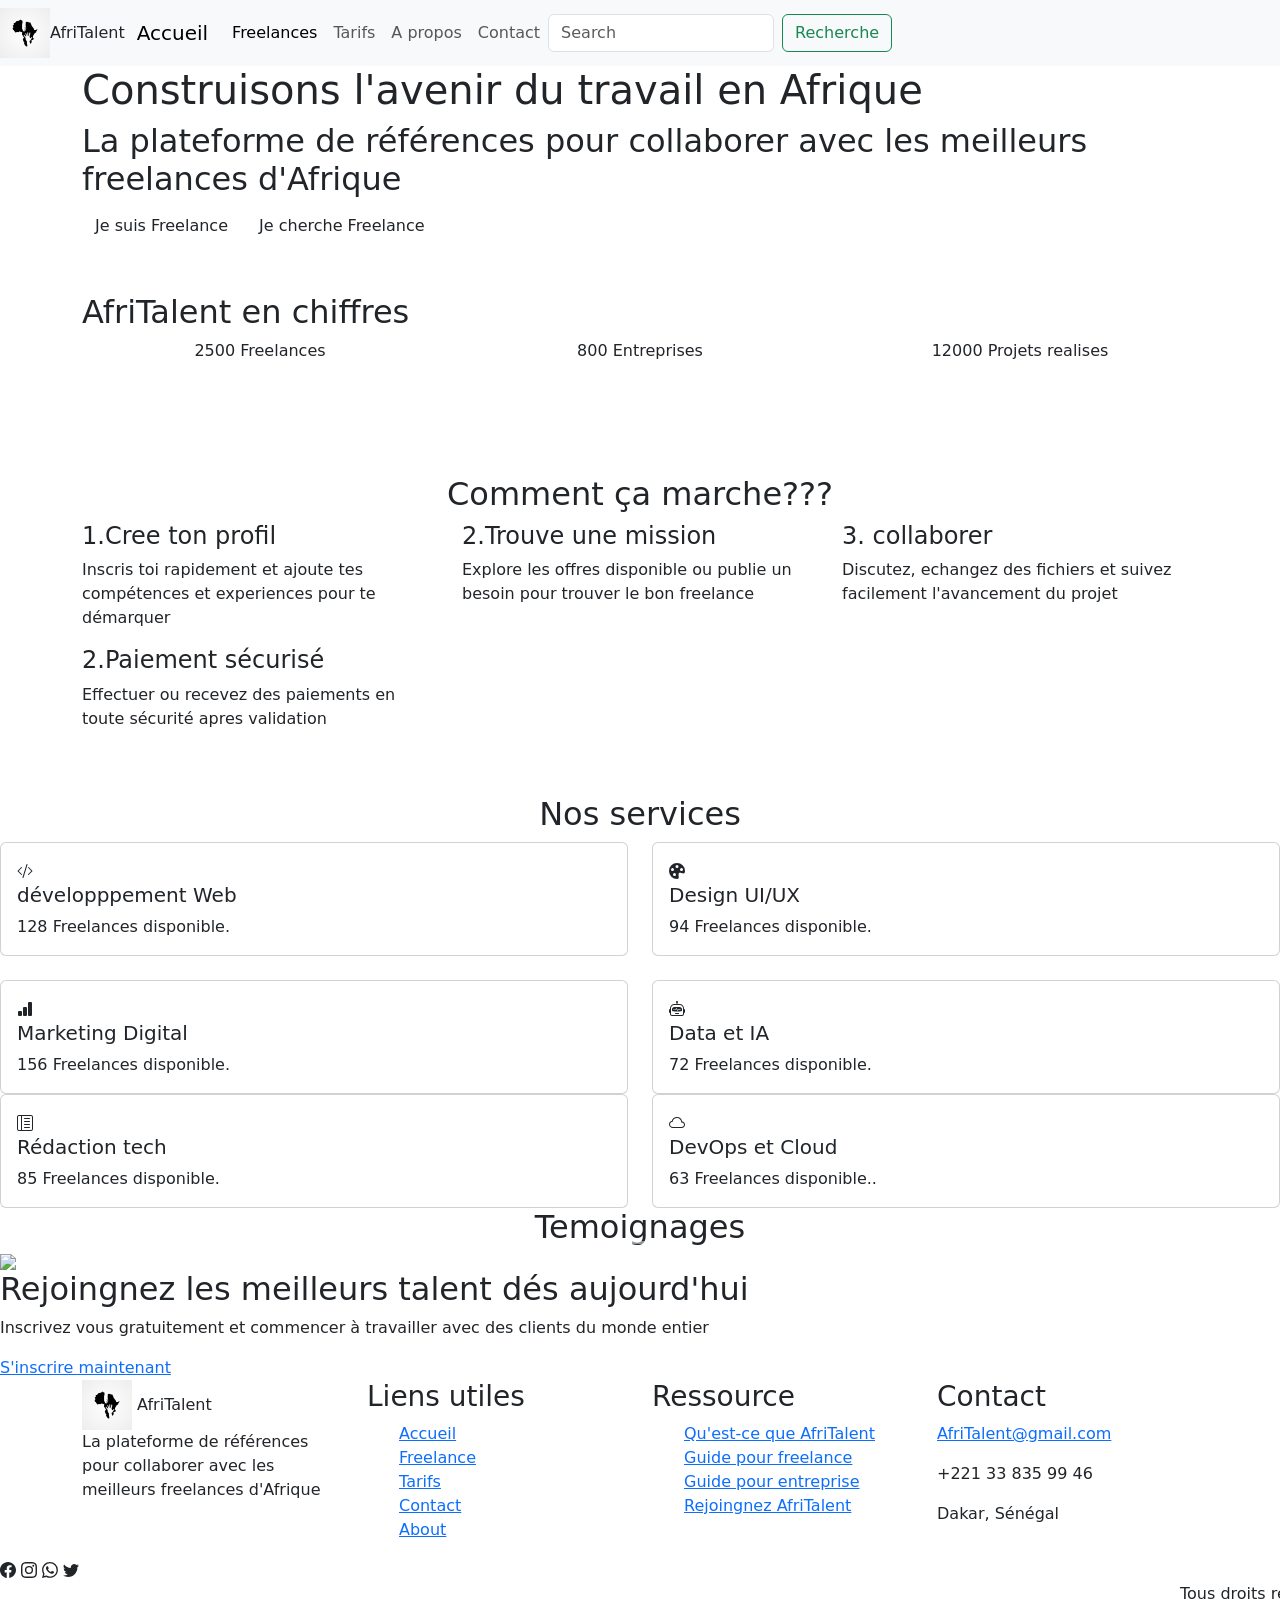
==== index.html @ 00ece029 "HTML : structure complète des 5 pages avec sections et contenu texte" ====
<!DOCTYPE html>
<html lang="fr">
<head> 
    <meta charset="UTF-8"> 
    <meta name="viewport" content="width=device-width, initial-scale=1.0"> 
    <title>AfriTalent — Accueil</title> 

    <!-- Bootstrap 5 via CDN : feuille de style --> 
    <link 
href="https://cdn.jsdelivr.net/npm/bootstrap@5.3.0/dist/css/bootstrap.min.css" 
rel="stylesheet">

    <!-- Votre feuille de style personnelle --> 
    <link rel="stylesheet" href="css/style.css">
</head>
<body> 

    <!-- Le contenu de la page sera ajoute ici --> 

<nav class="navbar navbar-expand-lg bg-body-tertiary">
  <img src="images/Valorous Hope for African Youth - Logo Design.jpg" alt="logo" width="50"><span>AfriTalent</span>
  <div class="container-fluid">
    <a class="navbar-brand" href="index.html">Accueil</a>
    <button class="navbar-toggler" type="button" data-bs-toggle="collapse" data-bs-target="#navbarNav" aria-controls="navbarNav" aria-expanded="false" aria-label="Toggle navigation">
      <span class="navbar-toggler-icon"></span>
    </button>
    <div class="collapse navbar-collapse" id="navbarNav">
      <ul class="navbar-nav">
        <li class="nav-item">
          <a class="nav-link active" aria-current="page" href="Freelances.html">Freelances</a>
        </li>
        <li class="nav-item">
          <a class="nav-link" href="Tarifs.html">Tarifs</a>
        </li>
        <li class="nav-item">
          <a class="nav-link" href="About.html">A propos</a>
        </li>
        <li class="nav-item">
          <a class="nav-link"  href="Contact.html">Contact</a>
        </li>
      </ul>
       <form class="d-flex" role="search">
        <input class="form-control me-2" type="search" placeholder="Search" aria-label="Search"/>
        <button class="btn btn-outline-success" type="submit">Recherche</button>
      </form>
    </div>
  </div>
</nav>
  
<!--main represente le contenu principal du corps-->
<main>
      <!--Section Hero accroche principale et sous titre-->
  <section id="Hero">
    <div class="container">
      <h1>Construisons l'avenir du travail en Afrique</h1>
      <h2>La plateforme de références pour collaborer avec les meilleurs freelances d'Afrique</h2>
      <a href="#" class="btn primary">Je suis Freelance</a>
      <a href="#" class="btn secondary">Je cherche Freelance</a>
    </div>
    </section>

    <!--Section statistique-->
 <section id="statistiques"> 
  <div class="container py-5"> 
    <h2>AfriTalent en chiffres</h2> 
    <div class="row text-center"> 
      <div class="col-md-4"><p>2500 Freelances</p></div> 
      <div class="col-md-4"><p>800 Entreprises</p></div> 
      <div class="col-md-4"><p>12000 Projets realises</p></div> 
    </div> 
  </div> 
</section> 

  <!--Section Comment ça marche-->
<section id="marche">
  <div class="container py-5">
    <div class="row">
      <h2><center>Comment ça marche???</center></h2>
    <div class="col-md-4">
      <h4>1.Cree ton profil</h4>
      <p>Inscris toi rapidement et ajoute tes compétences et experiences pour te démarquer</p>
    </div>

    <div class="col-md-4">
      <h4>2.Trouve une mission</h4>
      <p>Explore les offres disponible ou publie un besoin pour trouver le bon freelance</p>
    </div>

    <div class="col-md-4">
      <h4> 3. collaborer</h4>
      <p>Discutez, echangez des fichiers et suivez facilement l'avancement du projet</p>
    </div>

    <div class="col-md-4">
      <h4>2.Paiement sécurisé</h4>
      <p>Effectuer ou recevez des paiements en toute sécurité apres validation</p>
    </div>
    </div>
  </div>
</section>

  <!--Section Service carte et icone bootstrap-->
  <section id="Service">
    <h2><center>Nos services</center></h2>
    <div class="row row-cols-1 row-cols-md-2 g-4">
  <div class="col">
    <div class="card">
      <div class="card-body">

        <!--Bootstrap icons-->
        <svg xmlns="http://www.w3.org/2000/svg" width="16" height="16" fill="currentColor" class="bi bi-code-slash" viewBox="0 0 16 16">
           <path d="M10.478 1.647a.5.5 0 1 0-.956-.294l-4 13a.5.5 0 0 0 .956.294zM4.854 4.146a.5.5 0 0 1 0 .708L1.707 8l3.147 3.146a.5.5 0 0 1-.708.708l-3.5-3.5a.5.5 0 0 1 0-.708l3.5-3.5a.5.5 0 0 1 .708 0m6.292 0a.5.5 0 0 0 0 .708L14.293 8l-3.147 3.146a.5.5 0 0 0 .708.708l3.5-3.5a.5.5 0 0 0 0-.708l-3.5-3.5a.5.5 0 0 0-.708 0"/>
        </svg>
        <h5 class="card-title">développpement Web</h5>
        <p class="card-text">128 Freelances disponible.</p>
      </div>
    </div>
  </div>
  <div class="col">
    <div class="card">
      <div class="card-body">
        <svg xmlns="http://www.w3.org/2000/svg" width="16" height="16" fill="currentColor" class="bi bi-palette-fill" viewBox="0 0 16 16">
          <path d="M12.433 10.07C14.133 10.585 16 11.15 16 8a8 8 0 1 0-8 8c1.996 0 1.826-1.504 1.649-3.08-.124-1.101-.252-2.237.351-2.92.465-.527 1.42-.237 2.433.07M8 5a1.5 1.5 0 1 1 0-3 1.5 1.5 0 0 1 0 3m4.5 3a1.5 1.5 0 1 1 0-3 1.5 1.5 0 0 1 0 3M5 6.5a1.5 1.5 0 1 1-3 0 1.5 1.5 0 0 1 3 0m.5 6.5a1.5 1.5 0 1 1 0-3 1.5 1.5 0 0 1 0 3"/>
        </svg>
        <h5 class="card-title">Design UI/UX</h5>
        <p class="card-text">94 Freelances disponible.</p>
      </div>
    </div>
  </div>
  <div class="col">
    <div class="card">
      <div class="card-body">
        <svg xmlns="http://www.w3.org/2000/svg" width="16" height="16" fill="currentColor" class="bi bi-bar-chart-fill" viewBox="0 0 16 16">
          <path d="M1 11a1 1 0 0 1 1-1h2a1 1 0 0 1 1 1v3a1 1 0 0 1-1 1H2a1 1 0 0 1-1-1zm5-4a1 1 0 0 1 1-1h2a1 1 0 0 1 1 1v7a1 1 0 0 1-1 1H7a1 1 0 0 1-1-1zm5-5a1 1 0 0 1 1-1h2a1 1 0 0 1 1 1v12a1 1 0 0 1-1 1h-2a1 1 0 0 1-1-1z"/>
        </svg>
        <h5 class="card-title">Marketing Digital</h5>
        <p class="card-text">156 Freelances disponible.</p>
      </div>
    </div>
  </div>
  <div class="col">
    <div class="card">
      <div class="card-body">
        <svg xmlns="http://www.w3.org/2000/svg" width="16" height="16" fill="currentColor" class="bi bi-robot" viewBox="0 0 16 16">
           <path d="M6 12.5a.5.5 0 0 1 .5-.5h3a.5.5 0 0 1 0 1h-3a.5.5 0 0 1-.5-.5M3 8.062C3 6.76 4.235 5.765 5.53 5.886a26.6 26.6 0 0 0 4.94 0C11.765 5.765 13 6.76 13 8.062v1.157a.93.93 0 0 1-.765.935c-.845.147-2.34.346-4.235.346s-3.39-.2-4.235-.346A.93.93 0 0 1 3 9.219zm4.542-.827a.25.25 0 0 0-.217.068l-.92.9a25 25 0 0 1-1.871-.183.25.25 0 0 0-.068.495c.55.076 1.232.149 2.02.193a.25.25 0 0 0 .189-.071l.754-.736.847 1.71a.25.25 0 0 0 .404.062l.932-.97a25 25 0 0 0 1.922-.188.25.25 0 0 0-.068-.495c-.538.074-1.207.145-1.98.189a.25.25 0 0 0-.166.076l-.754.785-.842-1.7a.25.25 0 0 0-.182-.135"/>
            <path d="M8.5 1.866a1 1 0 1 0-1 0V3h-2A4.5 4.5 0 0 0 1 7.5V8a1 1 0 0 0-1 1v2a1 1 0 0 0 1 1v1a2 2 0 0 0 2 2h10a2 2 0 0 0 2-2v-1a1 1 0 0 0 1-1V9a1 1 0 0 0-1-1v-.5A4.5 4.5 0 0 0 10.5 3h-2zM14 7.5V13a1 1 0 0 1-1 1H3a1 1 0 0 1-1-1V7.5A3.5 3.5 0 0 1 5.5 4h5A3.5 3.5 0 0 1 14 7.5"/>
        </svg>
        <h5 class="card-title">Data et IA</h5>
        <p class="card-text">72 Freelances disponible.</p>
      </div>
    </div>
  </div>
</div>
<div class="row row-cols-1 row-cols-md-2 g-4">
  <div class="col">
    <div class="card">
      <div class="card-body">
        <svg xmlns="http://www.w3.org/2000/svg" width="16" height="16" fill="currentColor" class="bi bi-layout-text-sidebar-reverse" viewBox="0 0 16 16">
          <path d="M12.5 3a.5.5 0 0 1 0 1h-5a.5.5 0 0 1 0-1zm0 3a.5.5 0 0 1 0 1h-5a.5.5 0 0 1 0-1zm.5 3.5a.5.5 0 0 0-.5-.5h-5a.5.5 0 0 0 0 1h5a.5.5 0 0 0 .5-.5m-.5 2.5a.5.5 0 0 1 0 1h-5a.5.5 0 0 1 0-1z"/>
          <path d="M16 2a2 2 0 0 0-2-2H2a2 2 0 0 0-2 2v12a2 2 0 0 0 2 2h12a2 2 0 0 0 2-2zM4 1v14H2a1 1 0 0 1-1-1V2a1 1 0 0 1 1-1zm1 0h9a1 1 0 0 1 1 1v12a1 1 0 0 1-1 1H5z"/>
        </svg>
        <h5 class="card-title">Rédaction tech</h5>
        <p class="card-text">85 Freelances disponible.</p>
      </div>
    </div>
  </div>
  <div class="col">
    <div class="card">
      <div class="card-body">
        <svg xmlns="http://www.w3.org/2000/svg" width="16" height="16" fill="currentColor" class="bi bi-cloud" viewBox="0 0 16 16">
          <path d="M4.406 3.342A5.53 5.53 0 0 1 8 2c2.69 0 4.923 2 5.166 4.579C14.758 6.804 16 8.137 16 9.773 16 11.569 14.502 13 12.687 13H3.781C1.708 13 0 11.366 0 9.318c0-1.763 1.266-3.223 2.942-3.593.143-.863.698-1.723 1.464-2.383m.653.757c-.757.653-1.153 1.44-1.153 2.056v.448l-.445.049C2.064 6.805 1 7.952 1 9.318 1 10.785 2.23 12 3.781 12h8.906C13.98 12 15 10.988 15 9.773c0-1.216-1.02-2.228-2.313-2.228h-.5v-.5C12.188 4.825 10.328 3 8 3a4.53 4.53 0 0 0-2.941 1.1z"/>
        </svg>
        <h5 class="card-title">DevOps et Cloud</h5>
        <p class="card-text">63 Freelances disponible..</p>
      </div>
    </div>
  </div>
  

  </section>

  <!--Section Temoignages carousel bootstrap-->
 <section id="Temoignages">
  <h2 > <center>Temoignages</center></h2>
  
<div id="carouselExampleCaptions" class="carousel slide">
  <div class="carousel-indicators">
    <button type="button" data-bs-target="#carouselExampleCaptions" data-bs-slide-to="0" class="active" aria-current="true" aria-label="Slide 1"></button>
    <button type="button" data-bs-target="#carouselExampleCaptions" data-bs-slide-to="1" aria-label="Slide 2"></button>
    <button type="button" data-bs-target="#carouselExampleCaptions" data-bs-slide-to="2" aria-label="Slide 3"></button>
  </div>
  <div class="carousel-inner">
    <div class="carousel-item active">
      <img src="images/télécharger (13).jpg" class="d-block w-100" width="112">
      <div class="carousel-caption d-none d-md-block">
        <h5>Mouhamed Abchir Iyanna</h5>
        <p>Développeur back-end. <br>Freelance <br>La solution ideale pour trouver rapidement des freelances fiables et performants</p>
      </div>
    </div>
    <div class="carousel-item">
      <img src="images/Budget Friendly Outfits for Men.jpg" class="d-block w-100" alt="...">
      <div class="carousel-caption d-none d-md-block">
        <h5>François Du Pont</h5>
        <p>Développeur Full Stack. <br>Entrepreneur <br>Des experts à porter de clic pour faire grandir vos entreprises</p>
      </div>
    </div>
    <div class="carousel-item">
      <img src="images/télécharger (12).jpg" class="d-block w-100" alt="...">
      <div class="carousel-caption d-none d-md-block">
        <h5>Aminata Zahra Fall</h5>
        <p>Développeur font-end. <br>Freelance <br>Gagnez du temps et collaborer avec les meilleurs talents en quelques clics</p>
      </div>
    </div>
  </div>
  <button class="carousel-control-prev" type="button" data-bs-target="#carouselExampleCaptions" data-bs-slide="prev">
    <span class="carousel-control-prev-icon" aria-hidden="true"></span>
    <span class="visually-hidden">Previous</span>
  </button>
  <button class="carousel-control-next" type="button" data-bs-target="#carouselExampleCaptions" data-bs-slide="next">
    <span class="carousel-control-next-icon" aria-hidden="true"></span>
    <span class="visually-hidden">Next</span>
  </button>
</div>
 </section>

  <!--Section appel à l'action -->
<section id="cta">
<div class="overlay">
  <div class="content">
    <h2>Rejoingnez les meilleurs talent dés aujourd'hui</h2>
    <p>Inscrivez vous gratuitement et commencer à travailler avec des clients du monde entier</p>
    <a href="#" class="cta-btn"> S'inscrire maintenant</a>
  </div>
</div>
</section>

</main>

<!--Pied de page-->
<!--Footer rePrésente un pied de page pour sa section de contenu la plus proche -->
<footer id="footer">
  <div class="container">
    <div class="row g-4">
      <div class="col-12 col-md-6 col-lg-3">
        <img src="images/Valorous Hope for African Youth - Logo Design.jpg" alt="logo AfriTalent" width="50" height="50">
        <span>AfriTalent</span>
        <p>La plateforme de références pour collaborer avec les meilleurs freelances d'Afrique</p>
        
      </div>
      <div class="col-12 col-md-6 col-lg-3" >
        <h3>Liens utiles</h3>
        <ul type="none">
          <li><a href="index.html">Accueil</a></li>
          <li><a href="Freelances.html">Freelance</a></li>
          <li><a href="Tarifs.html">Tarifs</a></li>
          <li><a href="Contact.html">Contact</a></li>
          <li><a href="About.html">About</a></li>
        </ul>
      </div>

      <div class="col-12 col-md-6 col-lg-3">
        <h3>Ressource</h3>
        <ul type="none">
          <li><a href="#">Qu'est-ce que AfriTalent</a></li>
          <li><a href="#">Guide pour freelance</a></li>
          <li><a href="#">Guide pour entreprise</a></li>
          <li><a href="#">Rejoingnez AfriTalent</a></li>
        </ul>
      </div>

      <div class="col-12 col-md-6 col-lg-3">
        <h3>Contact</h3>
        <address>
          <p><i class="bi-envelope" aria-hidden="true"></i><a href="#">AfriTalent@gmail.com</a></p>
          <p><i class="bi bi-telephone" aria-hidden="true"></i>+221 33 835 99 46</p>
          <p><i class="bi bi-geo-alt" aria-hidden="true"></i>Dakar, Sénégal</p>
        </address>
      </div>

    </div>
  </div>

  <!-- Bootstrap icons -->
  <svg xmlns="http://www.w3.org/2000/svg" width="16" height="16" fill="currentColor" class="bi bi-facebook" viewBox="0 0 16 16">
  <path d="M16 8.049c0-4.446-3.582-8.05-8-8.05C3.58 0-.002 3.603-.002 8.05c0 4.017 2.926 7.347 6.75 7.951v-5.625h-2.03V8.05H6.75V6.275c0-2.017 1.195-3.131 3.022-3.131.876 0 1.791.157 1.791.157v1.98h-1.009c-.993 0-1.303.621-1.303 1.258v1.51h2.218l-.354 2.326H9.25V16c3.824-.604 6.75-3.934 6.75-7.951"/>
</svg>
<svg xmlns="http://www.w3.org/2000/svg" width="16" height="16" fill="currentColor" class="bi bi-instagram" viewBox="0 0 16 16">
  <path d="M8 0C5.829 0 5.556.01 4.703.048 3.85.088 3.269.222 2.76.42a3.9 3.9 0 0 0-1.417.923A3.9 3.9 0 0 0 .42 2.76C.222 3.268.087 3.85.048 4.7.01 5.555 0 5.827 0 8.001c0 2.172.01 2.444.048 3.297.04.852.174 1.433.372 1.942.205.526.478.972.923 1.417.444.445.89.719 1.416.923.51.198 1.09.333 1.942.372C5.555 15.99 5.827 16 8 16s2.444-.01 3.298-.048c.851-.04 1.434-.174 1.943-.372a3.9 3.9 0 0 0 1.416-.923c.445-.445.718-.891.923-1.417.197-.509.332-1.09.372-1.942C15.99 10.445 16 10.173 16 8s-.01-2.445-.048-3.299c-.04-.851-.175-1.433-.372-1.941a3.9 3.9 0 0 0-.923-1.417A3.9 3.9 0 0 0 13.24.42c-.51-.198-1.092-.333-1.943-.372C10.443.01 10.172 0 7.998 0zm-.717 1.442h.718c2.136 0 2.389.007 3.232.046.78.035 1.204.166 1.486.275.373.145.64.319.92.599s.453.546.598.92c.11.281.24.705.275 1.485.039.843.047 1.096.047 3.231s-.008 2.389-.047 3.232c-.035.78-.166 1.203-.275 1.485a2.5 2.5 0 0 1-.599.919c-.28.28-.546.453-.92.598-.28.11-.704.24-1.485.276-.843.038-1.096.047-3.232.047s-2.39-.009-3.233-.047c-.78-.036-1.203-.166-1.485-.276a2.5 2.5 0 0 1-.92-.598 2.5 2.5 0 0 1-.6-.92c-.109-.281-.24-.705-.275-1.485-.038-.843-.046-1.096-.046-3.233s.008-2.388.046-3.231c.036-.78.166-1.204.276-1.486.145-.373.319-.64.599-.92s.546-.453.92-.598c.282-.11.705-.24 1.485-.276.738-.034 1.024-.044 2.515-.045zm4.988 1.328a.96.96 0 1 0 0 1.92.96.96 0 0 0 0-1.92m-4.27 1.122a4.109 4.109 0 1 0 0 8.217 4.109 4.109 0 0 0 0-8.217m0 1.441a2.667 2.667 0 1 1 0 5.334 2.667 2.667 0 0 1 0-5.334"/>
</svg>
<svg xmlns="http://www.w3.org/2000/svg" width="16" height="16" fill="currentColor" class="bi bi-whatsapp" viewBox="0 0 16 16">
  <path d="M13.601 2.326A7.85 7.85 0 0 0 7.994 0C3.627 0 .068 3.558.064 7.926c0 1.399.366 2.76 1.057 3.965L0 16l4.204-1.102a7.9 7.9 0 0 0 3.79.965h.004c4.368 0 7.926-3.558 7.93-7.93A7.9 7.9 0 0 0 13.6 2.326zM7.994 14.521a6.6 6.6 0 0 1-3.356-.92l-.24-.144-2.494.654.666-2.433-.156-.251a6.56 6.56 0 0 1-1.007-3.505c0-3.626 2.957-6.584 6.591-6.584a6.56 6.56 0 0 1 4.66 1.931 6.56 6.56 0 0 1 1.928 4.66c-.004 3.639-2.961 6.592-6.592 6.592m3.615-4.934c-.197-.099-1.17-.578-1.353-.646-.182-.065-.315-.099-.445.099-.133.197-.513.646-.627.775-.114.133-.232.148-.43.05-.197-.1-.836-.308-1.592-.985-.59-.525-.985-1.175-1.103-1.372-.114-.198-.011-.304.088-.403.087-.088.197-.232.296-.346.1-.114.133-.198.198-.33.065-.134.034-.248-.015-.347-.05-.099-.445-1.076-.612-1.47-.16-.389-.323-.335-.445-.34-.114-.007-.247-.007-.38-.007a.73.73 0 0 0-.529.247c-.182.198-.691.677-.691 1.654s.71 1.916.81 2.049c.098.133 1.394 2.132 3.383 2.992.47.205.84.326 1.129.418.475.152.904.129 1.246.08.38-.058 1.171-.48 1.338-.943.164-.464.164-.86.114-.943-.049-.084-.182-.133-.38-.232"/>
</svg>
<svg xmlns="http://www.w3.org/2000/svg" width="16" height="16" fill="currentColor" class="bi bi-twitter" viewBox="0 0 16 16">
  <path d="M5.026 15c6.038 0 9.341-5.003 9.341-9.334q.002-.211-.006-.422A6.7 6.7 0 0 0 16 3.542a6.7 6.7 0 0 1-1.889.518 3.3 3.3 0 0 0 1.447-1.817 6.5 6.5 0 0 1-2.087.793A3.286 3.286 0 0 0 7.875 6.03a9.32 9.32 0 0 1-6.767-3.429 3.29 3.29 0 0 0 1.018 4.382A3.3 3.3 0 0 1 .64 6.575v.045a3.29 3.29 0 0 0 2.632 3.218 3.2 3.2 0 0 1-.865.115 3 3 0 0 1-.614-.057 3.28 3.28 0 0 0 3.067 2.277A6.6 6.6 0 0 1 .78 13.58a6 6 0 0 1-.78-.045A9.34 9.34 0 0 0 5.026 15"/>
</svg>

<marquee behavior="" direction="">Tous droits réservés 2026</marquee>

</footer>

    <!-- Bootstrap 5 via CDN : script JavaScript --> 
<script 
src="https://cdn.jsdelivr.net/npm/bootstrap@5.3.0/dist/js/bootstrap.bundle.min.js"
></script>

    <!-- Votre script JavaScript --> 
    <script src="js/main.js"></script>

</body>
</html>
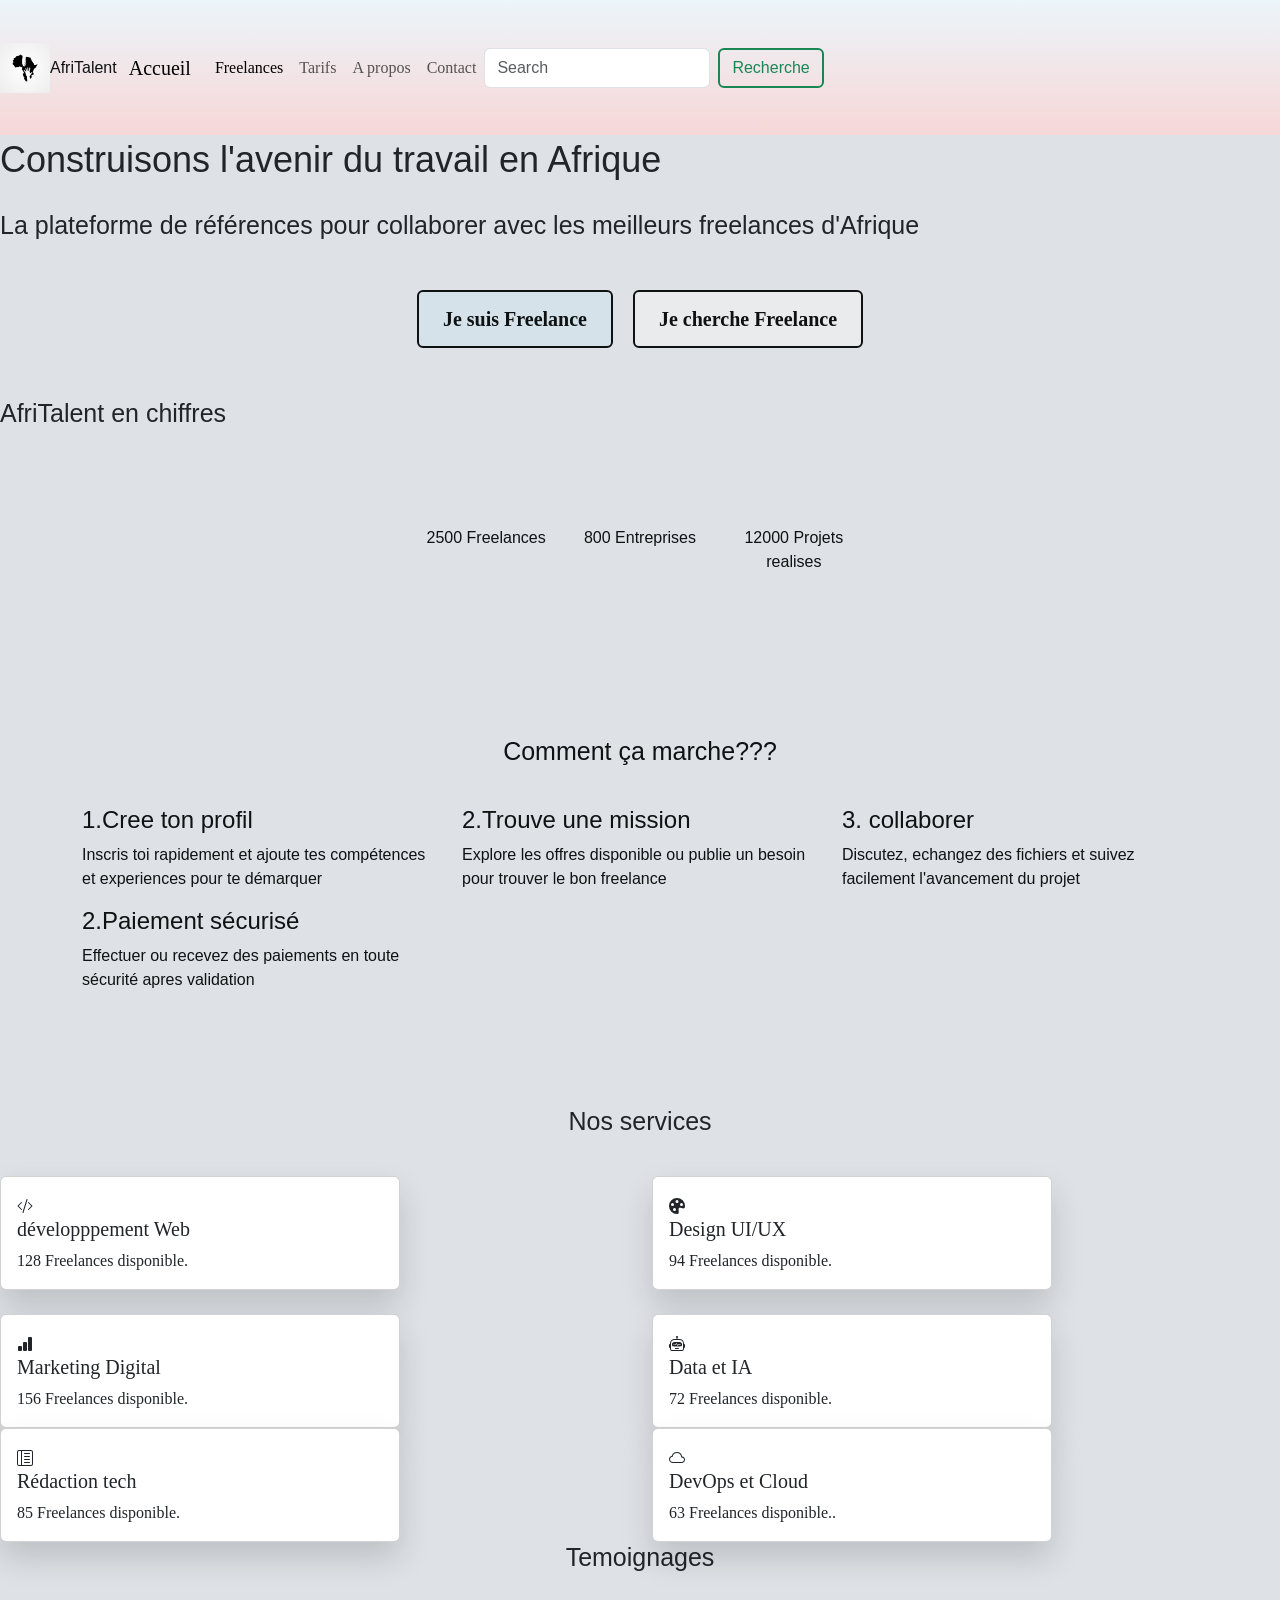
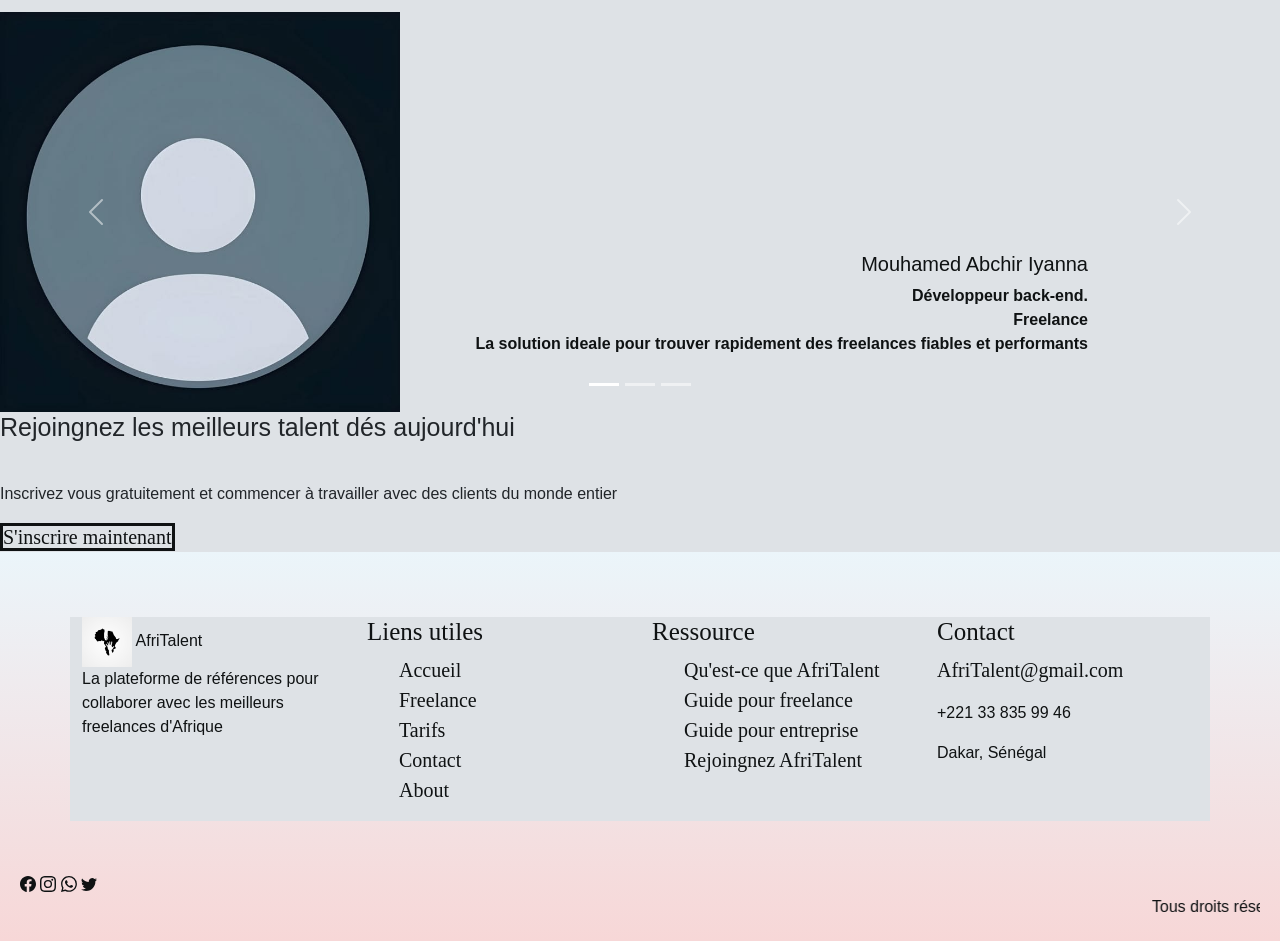
==== commit 17c54462: "CSS : variables, typographie, layout général et styles de base" ====
--- a/index.html
+++ b/index.html
@@ -12,6 +12,12 @@
 
     <!-- Votre feuille de style personnelle --> 
     <link rel="stylesheet" href="css/style.css">
+
+
+    <!-- lien google font -->
+<style>
+@import url('https://fonts.googleapis.com/css2?family=Playwrite+AR+Guides&family=Playwrite+GB+J+Guides:ital@0;1&family=Playwrite+MX+Guides&display=swap');
+</style>
 </head>
 <body> 
 
@@ -51,18 +57,19 @@
 <main>
       <!--Section Hero accroche principale et sous titre-->
   <section id="Hero">
+    <h1>Construisons l'avenir du travail en Afrique</h1>
+    <h2>La plateforme de références pour collaborer avec les meilleurs freelances d'Afrique</h2>
     <div class="container">
-      <h1>Construisons l'avenir du travail en Afrique</h1>
-      <h2>La plateforme de références pour collaborer avec les meilleurs freelances d'Afrique</h2>
-      <a href="#" class="btn primary">Je suis Freelance</a>
-      <a href="#" class="btn secondary">Je cherche Freelance</a>
+      <a href="#" class="btn_primary">Je suis Freelance</a>
+      <a href="#" class="btn_secondary">Je cherche Freelance</a>
     </div>
     </section>
 
     <!--Section statistique-->
  <section id="statistiques"> 
+  <h2>AfriTalent en chiffres</h2> 
   <div class="container py-5"> 
-    <h2>AfriTalent en chiffres</h2> 
+    
     <div class="row text-center"> 
       <div class="col-md-4"><p>2500 Freelances</p></div> 
       <div class="col-md-4"><p>800 Entreprises</p></div> 
@@ -191,21 +198,21 @@
   </div>
   <div class="carousel-inner">
     <div class="carousel-item active">
-      <img src="images/télécharger (13).jpg" class="d-block w-100" width="112">
+      <img src="images/télécharger (8).jpg" class="d-block" >
       <div class="carousel-caption d-none d-md-block">
         <h5>Mouhamed Abchir Iyanna</h5>
         <p>Développeur back-end. <br>Freelance <br>La solution ideale pour trouver rapidement des freelances fiables et performants</p>
       </div>
     </div>
     <div class="carousel-item">
-      <img src="images/Budget Friendly Outfits for Men.jpg" class="d-block w-100" alt="...">
+      <img src="images/télécharger (8).jpg" class="d-block " alt="...">
       <div class="carousel-caption d-none d-md-block">
         <h5>François Du Pont</h5>
         <p>Développeur Full Stack. <br>Entrepreneur <br>Des experts à porter de clic pour faire grandir vos entreprises</p>
       </div>
     </div>
     <div class="carousel-item">
-      <img src="images/télécharger (12).jpg" class="d-block w-100" alt="...">
+      <img src="images/télécharger (8).jpg" class="d-block " alt="...">
       <div class="carousel-caption d-none d-md-block">
         <h5>Aminata Zahra Fall</h5>
         <p>Développeur font-end. <br>Freelance <br>Gagnez du temps et collaborer avec les meilleurs talents en quelques clics</p>
--- a/css/style.css
+++ b/css/style.css
@@ -0,0 +1,173 @@
+
+@import url('https://fonts.googleapis.com/css2?family=Playwrite+AR+Guides&family=Playwrite+GB+J+Guides:ital@0;1&family=Playwrite+MX+Guides&display=swap');
+*{
+    margin: 0;
+}
+:root{
+    --gradient:linear-gradient(to bottom , rgb(235, 245, 250) , rgb(247, 215, 215));
+   --primary-color:#dee2e6;
+   --secondary-color:#f8edeb;
+   --footer-color:#0f1213;
+   
+   --font-main:'Poppins', sans-serif;
+   --text-base:16px ;
+
+   --line-height:1.5;
+}
+nav{
+    background: var(--gradient);
+    border: 1px;
+    height: 15vh;
+    padding: 15px 20px;
+    color:var(--footer-color);
+    background-size: cover;
+    display: flex;
+    justify-content: left;
+}
+
+body{
+    font-family: var(--font-main) ;
+    font-size: var(--text-base );
+    background-color:var(--primary-color);
+    border: 5px;
+    margin:0;
+    padding:0;
+    line-height: var(--line-height);
+    box-sizing: border-box;
+    border-style: none;
+    outline: none;
+    text-decoration: none;
+}
+
+
+
+/* section temoignage with caroussel */
+.d-block {
+    width: 400px;
+}
+.carousel-caption{
+    color:var(--footer-color);
+    text-align: end;
+    font-weight: 600;
+}
+
+/* SECTION hero */
+
+.container{
+    display: flex;
+    justify-content: center;
+    align-items: center;
+    gap: 20px;
+    margin-top: 50px;
+    margin-bottom: 50px;
+    color: var(--footer-color);
+    background-color: var(--primary-color);
+}
+.btn_primary , 
+.btn_secondary{
+    display: inline-block;
+    text-decoration: none;
+    padding: 12px 24px;
+    border-radius: 6px;
+    font-size: 20px;
+    font-weight: 600;
+    border: 2px solid;
+}
+.btn_primary {
+    background-color: #d6e2e9 ;
+}
+.btn_secondary{
+    background-color: #eaebed;
+}
+
+
+
+/* SECTION STATISIQUE */
+#statistique{
+    text-align: center;
+    margin: 80px auto;
+    max-width: 1200px;
+}
+
+h1{
+    font-size: 36px;
+    line-height: 1.4;
+    margin-bottom: 25px;
+}
+h2{
+    font-size: 25px;
+    margin-bottom: 40px;
+}
+
+/* Section appel à l'action  */
+.cta-btn{
+    border: 3px solid;
+
+}
+/* SECTION TARIF */
+.btn ,
+.btn_gratuit {
+    border: 2px solid;
+}
+/* section contact */
+#container{
+    width: 90%;
+    margin: 50px;
+    background-color:var(--secondary-color) ;
+    padding: 40px;
+    border-radius: 15px;
+    box-shadow: 0 5px 20px rgba(0, 0,0,0.1);
+}
+label{
+    display: block;
+    margin-top: 15px;
+    margin-bottom: 5px;
+    font-weight: bold;
+    color: #444;
+}
+input , textarea{
+    width: 100%;
+    padding: 12px;
+    border: 1px solid;
+    border-radius: 10px;
+    font-size: 16px;
+}
+
+/* information de contact */
+#contact2{
+    margin-top: 40px;
+    line-height: 1.8;
+    color: var(--footer-color);
+}
+
+.card{
+    width:400px;
+    font-family: Georgia, 'Times New Roman', Times, serif;
+    font-size: 12;
+    box-shadow: 0 1rem 2rem hsl(0 0% 0% / .15 );
+    overflow: hidden;
+    background: white;
+
+}
+h3{
+    background-color: var(--primary-color);
+    text-align: start;
+    font-family: Cambria, Cochin, Georgia, Times, 'Times New Roman', serif;
+    font-size: 25px;
+}
+
+footer{
+    margin: 0;
+    background: var(--gradient);
+    border: 0px ;
+    padding: 15px 20px ;
+    color:var(--footer-color) ;
+    background-size: cover;
+}
+a{
+    text-decoration: none;
+    color: var(--footer-color);
+    font-family: 'Times New Roman', Times, serif;
+    font-size: 20px;
+    
+}
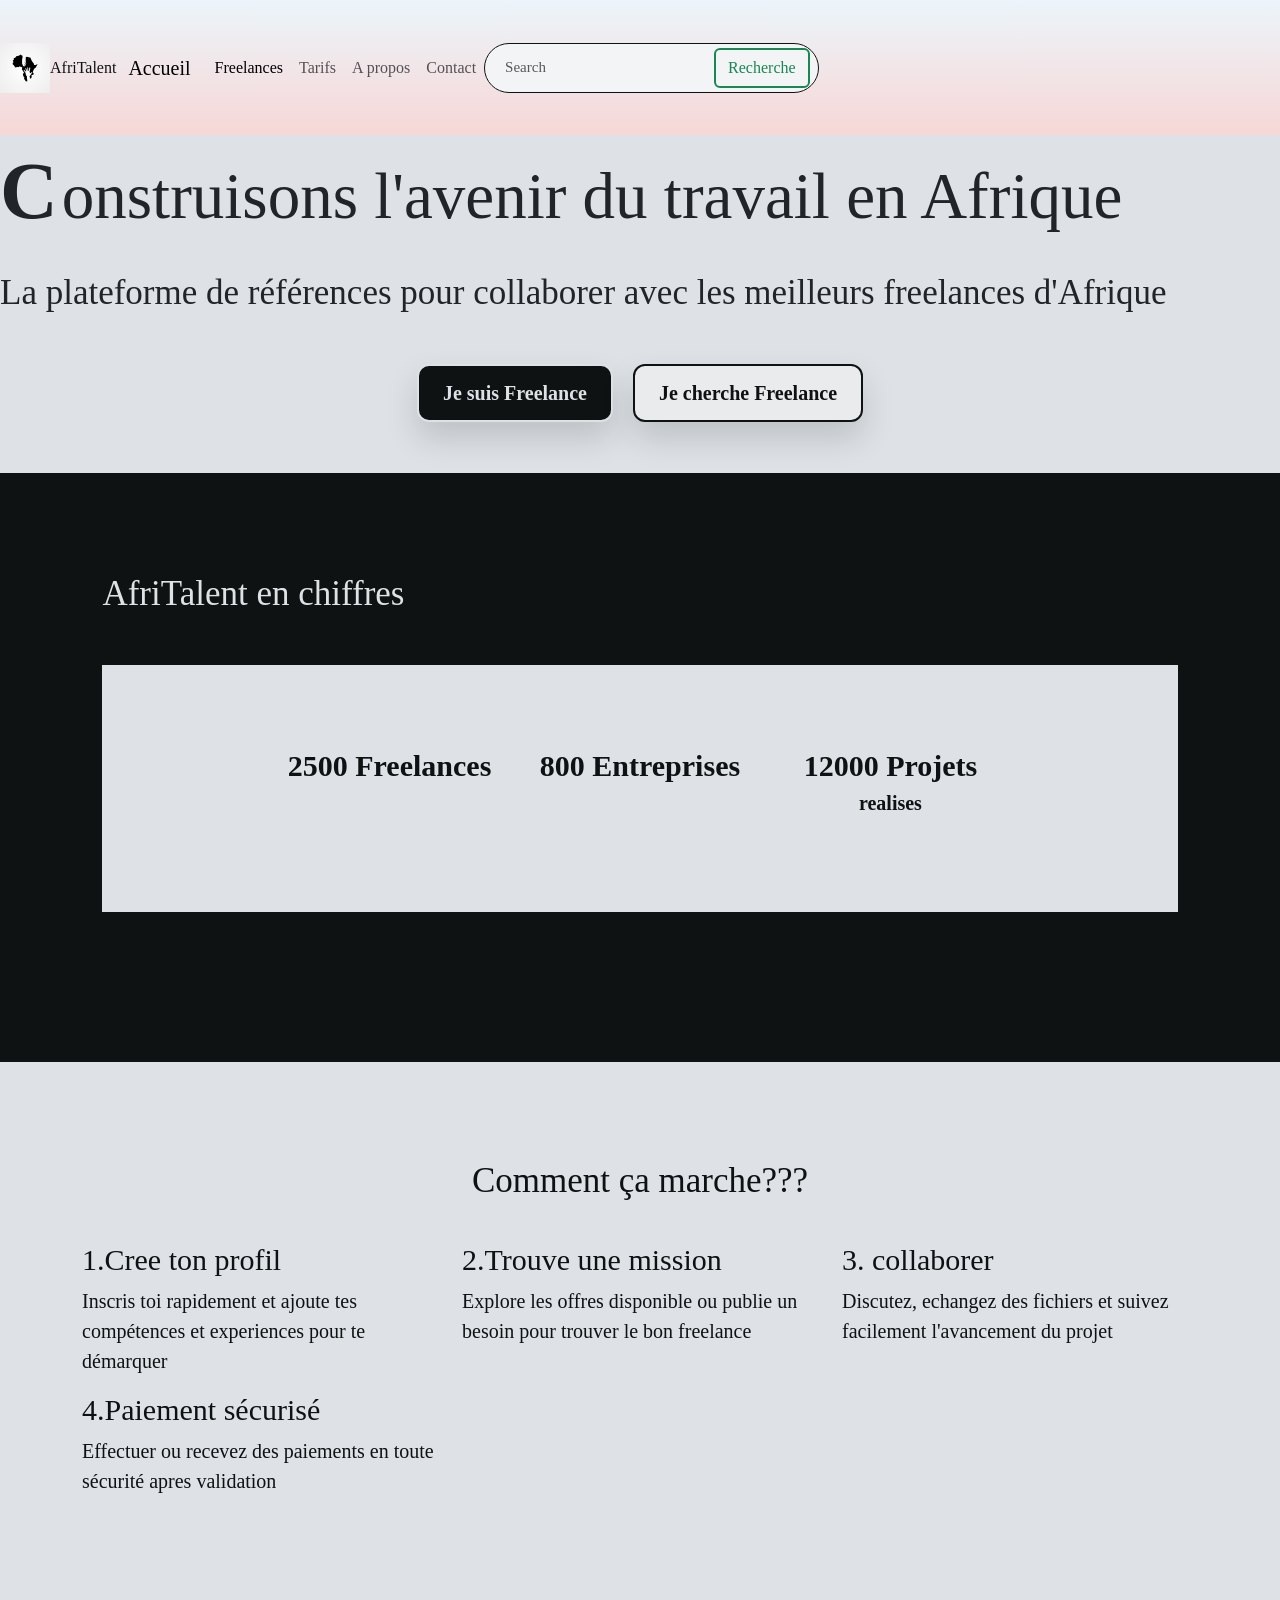
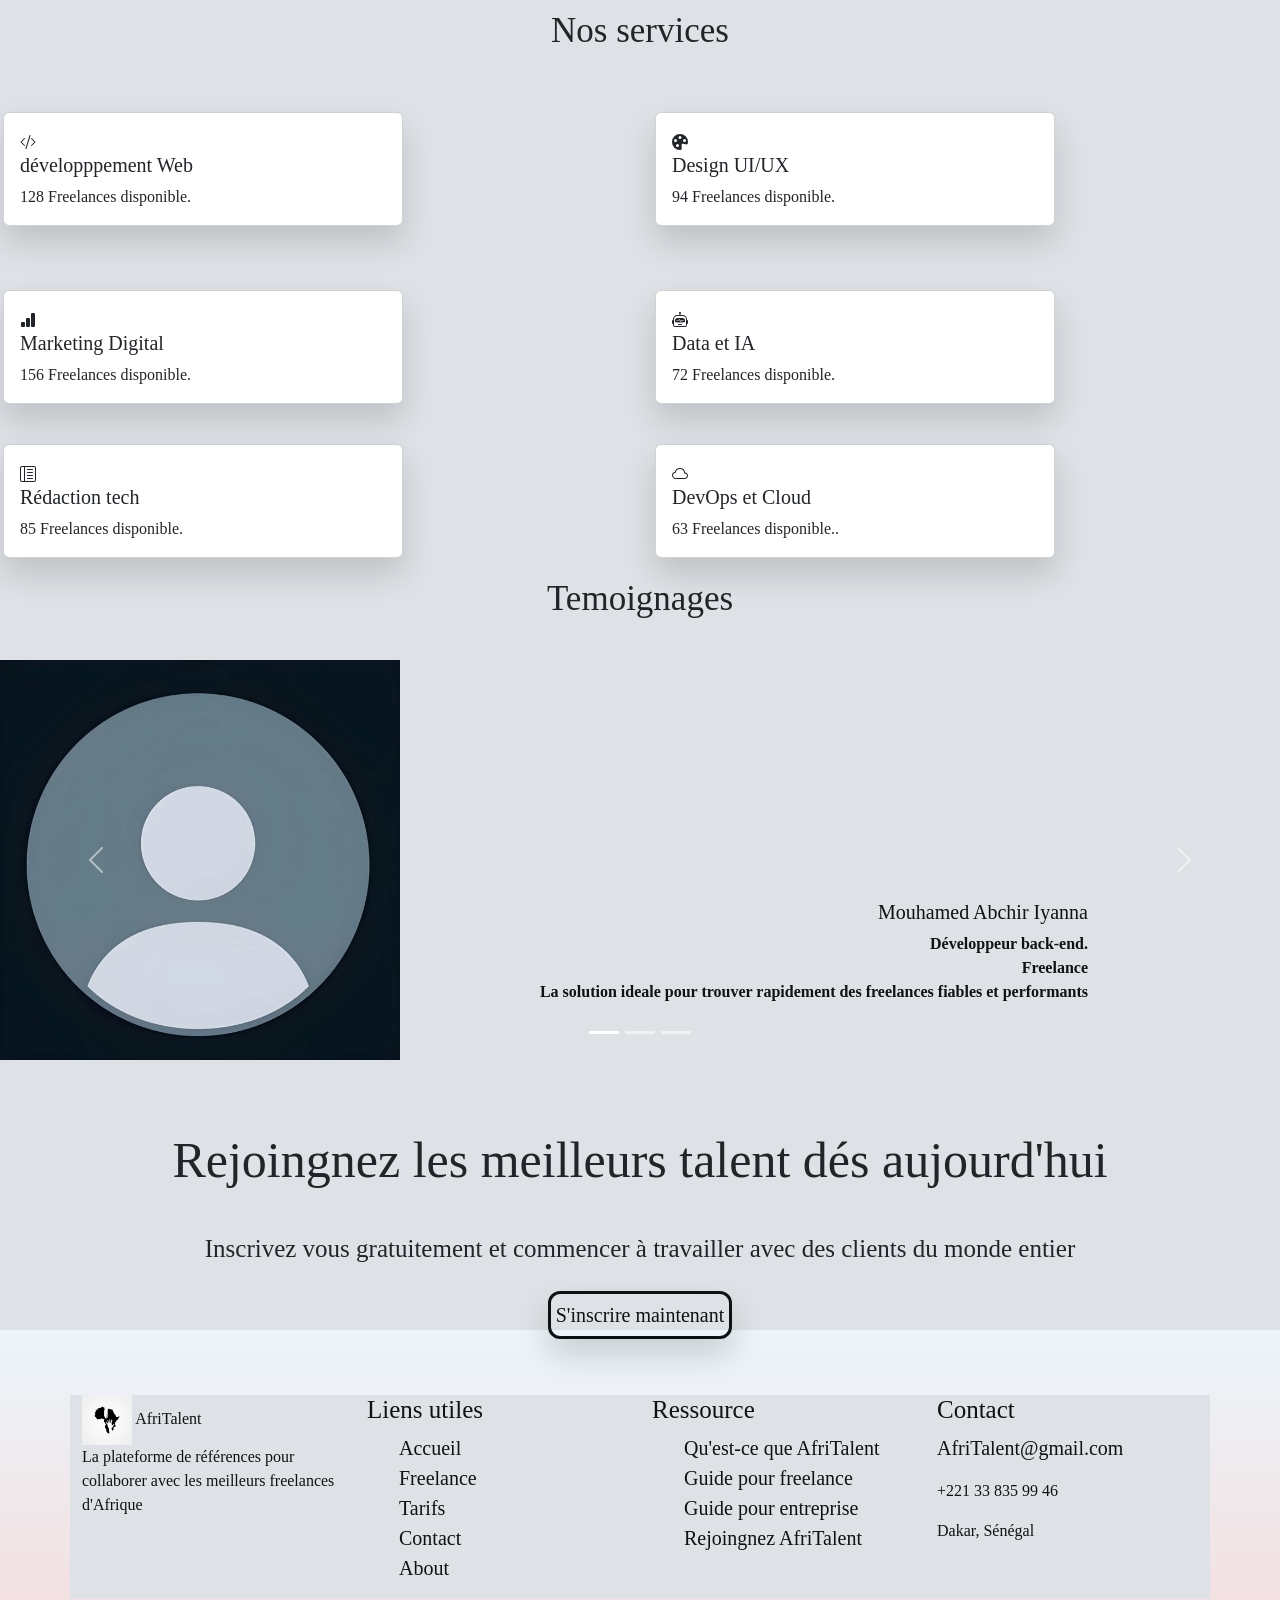
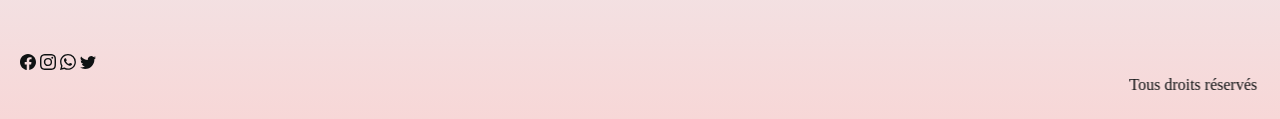
==== commit 6cfc22d8: "CSS : Bento Grid, sections hero et catégories, effets hover" ====
--- a/index.html
+++ b/index.html
@@ -99,7 +99,7 @@
     </div>
 
     <div class="col-md-4">
-      <h4>2.Paiement sécurisé</h4>
+      <h4>4.Paiement sécurisé</h4>
       <p>Effectuer ou recevez des paiements en toute sécurité apres validation</p>
     </div>
     </div>
--- a/css/style.css
+++ b/css/style.css
@@ -9,11 +9,12 @@
    --secondary-color:#f8edeb;
    --footer-color:#0f1213;
    
-   --font-main:'Poppins', sans-serif;
+   --font-main:'Poppins', serif;
    --text-base:16px ;
 
    --line-height:1.5;
 }
+/* MENU DE NAVIGATION */
 nav{
     background: var(--gradient);
     border: 1px;
@@ -23,8 +24,25 @@
     background-size: cover;
     display: flex;
     justify-content: left;
-}
-
+     margin-left: auto;
+    margin-right: auto;
+}
+/* BARRE DE RECHERCHE */
+.navbar form{
+    display: flex;
+    align-items: center;
+    background-color: #f3F4F6;
+    border-radius: 50px;
+    padding: 4px 8px;
+    border: 1px solid;
+}
+.navbar form .form-control{
+    background-color: transparent;
+    border : none;
+    font-size: 15px;
+}
+
+/* CORPS */
 body{
     font-family: var(--font-main) ;
     font-size: var(--text-base );
@@ -53,6 +71,24 @@
 
 /* SECTION hero */
 
+h1{
+
+    font-size: 65px;
+    font-family: var(--font-main);
+    line-height: 1.4;
+    margin-bottom: 25px;
+}
+#Hero h1::first-letter{
+    font-size: 5rem;
+    font-weight: 800;
+    font-family: 'Times New Roman', Times, serif;
+    padding-right: 4px;
+}
+h2{
+    font-size: 35px;
+    margin-bottom: 40px;
+}
+
 .container{
     display: flex;
     justify-content: center;
@@ -72,38 +108,132 @@
     font-size: 20px;
     font-weight: 600;
     border: 2px solid;
+    
 }
 .btn_primary {
-    background-color: #d6e2e9 ;
-}
+    background-color: var(--footer-color) ;
+    color: var(--primary-color);
+    border-radius: 12px;
+    box-shadow: 0 1rem 2rem hsl(0 0% 0% / .15 );
+    overflow: hidden;
+    transition: transform 0.4s  cubic-bezier(0.175, 0.885, 0.32, 1.275);
+    cursor: pointer;  
+     
+    
+}
+.btn_primary:hover{
+     transform: translateY(-10px) scale(1.02);
+    box-shadow: 0 20px 40px rgba(79,70, 229, 0.12);
+    border-color: #444;
+}
+
+
 .btn_secondary{
     background-color: #eaebed;
+    border-radius: 12px;
+     box-shadow: 0 1rem 2rem hsl(0 0% 0% / .15 );
+    overflow: hidden;
+    transition: transform 0.4s  cubic-bezier(0.175, 0.885, 0.32, 1.275);
+    cursor: pointer; 
+}
+.btn_secondary:hover{
+     transform: translateY(-10px) scale(1.02);
+    box-shadow: 0 20px 40px rgba(79,70, 229, 0.12);
+    border-color: #444;
 }
 
 
 
 /* SECTION STATISIQUE */
-#statistique{
-    text-align: center;
-    margin: 80px auto;
-    max-width: 1200px;
-}
-
-h1{
-    font-size: 36px;
-    line-height: 1.4;
-    margin-bottom: 25px;
-}
-h2{
-    font-size: 25px;
-    margin-bottom: 40px;
-}
+#statistiques{
+    padding: 100px 8%;
+    background-color:var(--footer-color);
+    border-top:  1px solid;
+    color: var(--primary-color);
+    font-family:'Times New Roman', Times, serif;
+    font-weight: 600;
+}
+#statistiques .row{
+    padding: 30px 0;
+}
+#statistiques .col-md-4 p::first-line{
+    font-size: 30px;
+
+}
+
+
+
+
+/* section comment ça marche??? */
+h4{
+    font-size: 30px;
+    font-family: var(--font-main)
+}
+.col-md-4{
+    font-size: 20px;
+    font-family: 'Times New Roman', Times, serif;
+}
+#marche{
+    display: grid;
+}
+
+
+/* categorie de service */
+.col{
+    padding: 20px 15px;
+    
+    /* border radius permet d'arrondir les coins du bord exterieur d'un element */
+    border-radius: 12px;
+
+    /* transition fluide essentielle pour l'effet hover */
+    transition: transform 0.4s  cubic-bezier(0.175, 0.885, 0.32, 1.275);
+
+    box-shadow: 0.4s ease;
+    /* cursor definit la forme du curseur lorsque le pointeur est au dessus de l'element */
+    cursor: pointer;       
+}
+.col:hover{
+    /* transform souleve la carte vers le haut (y) et leger agrandissement(scale)*/
+
+    transform: translateY(-10px) scale(1.02);
+    box-shadow: 0 20px 40px rgba(79,70, 229, 0.12);
+    border-color: #444;
+}
+
+
+
 
 /* Section appel à l'action  */
 .cta-btn{
     border: 3px solid;
-
-}
+     box-shadow: 0 1rem 2rem hsl(0 0% 0% / .15 );
+
+}
+.cta-btn:hover{
+    box-shadow: 0 20px 40px rgba(79,70, 229, 0.12);
+    border-color: #444;
+}
+
+.content{
+    font-size: 20px;
+    padding-top: 70px;
+    text-align: center;
+}
+.content h2{
+    font-size: 50px;
+    font-family: var(--font-main);
+}
+.content p{
+    padding-bottom: 16px;
+    font-size: 25px;
+}
+
+.content a{
+    border-radius: 12px;
+    padding: 10px 5px;
+}
+
+
 /* SECTION TARIF */
 .btn ,
 .btn_gratuit {
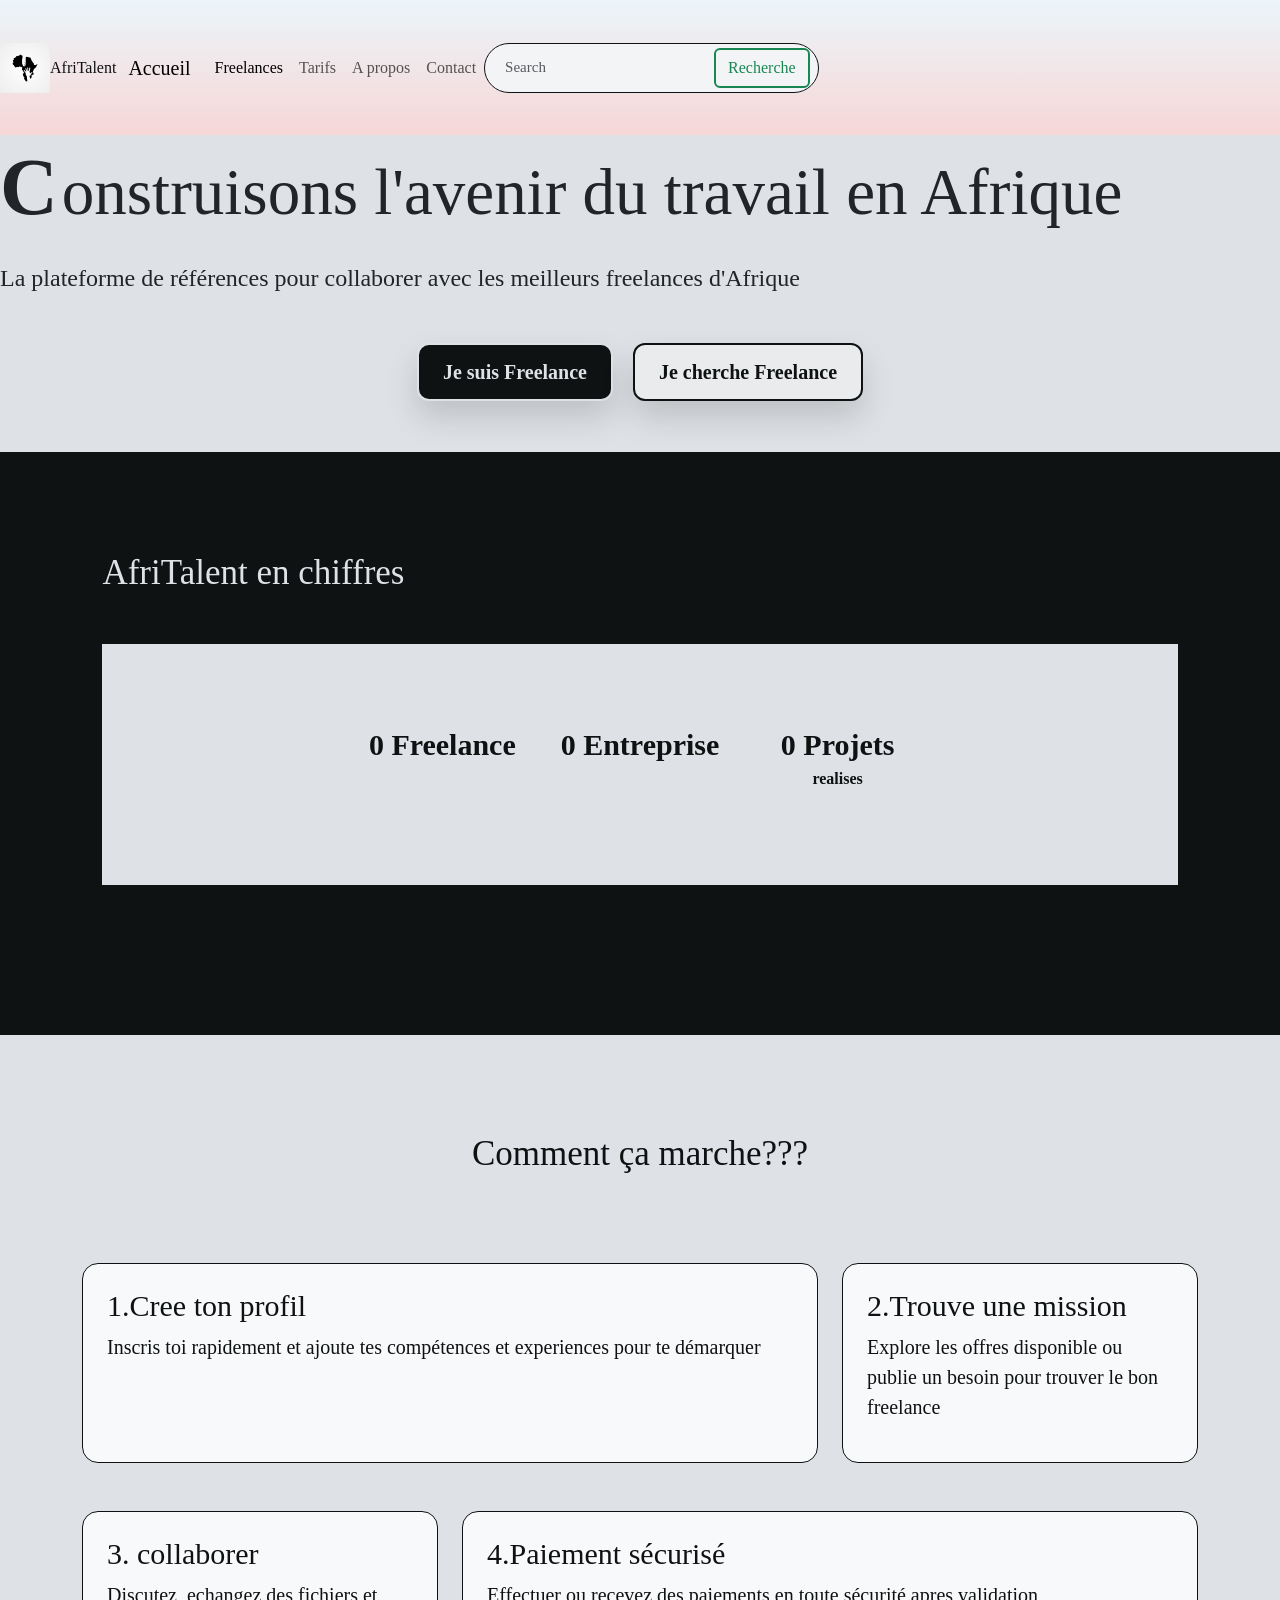
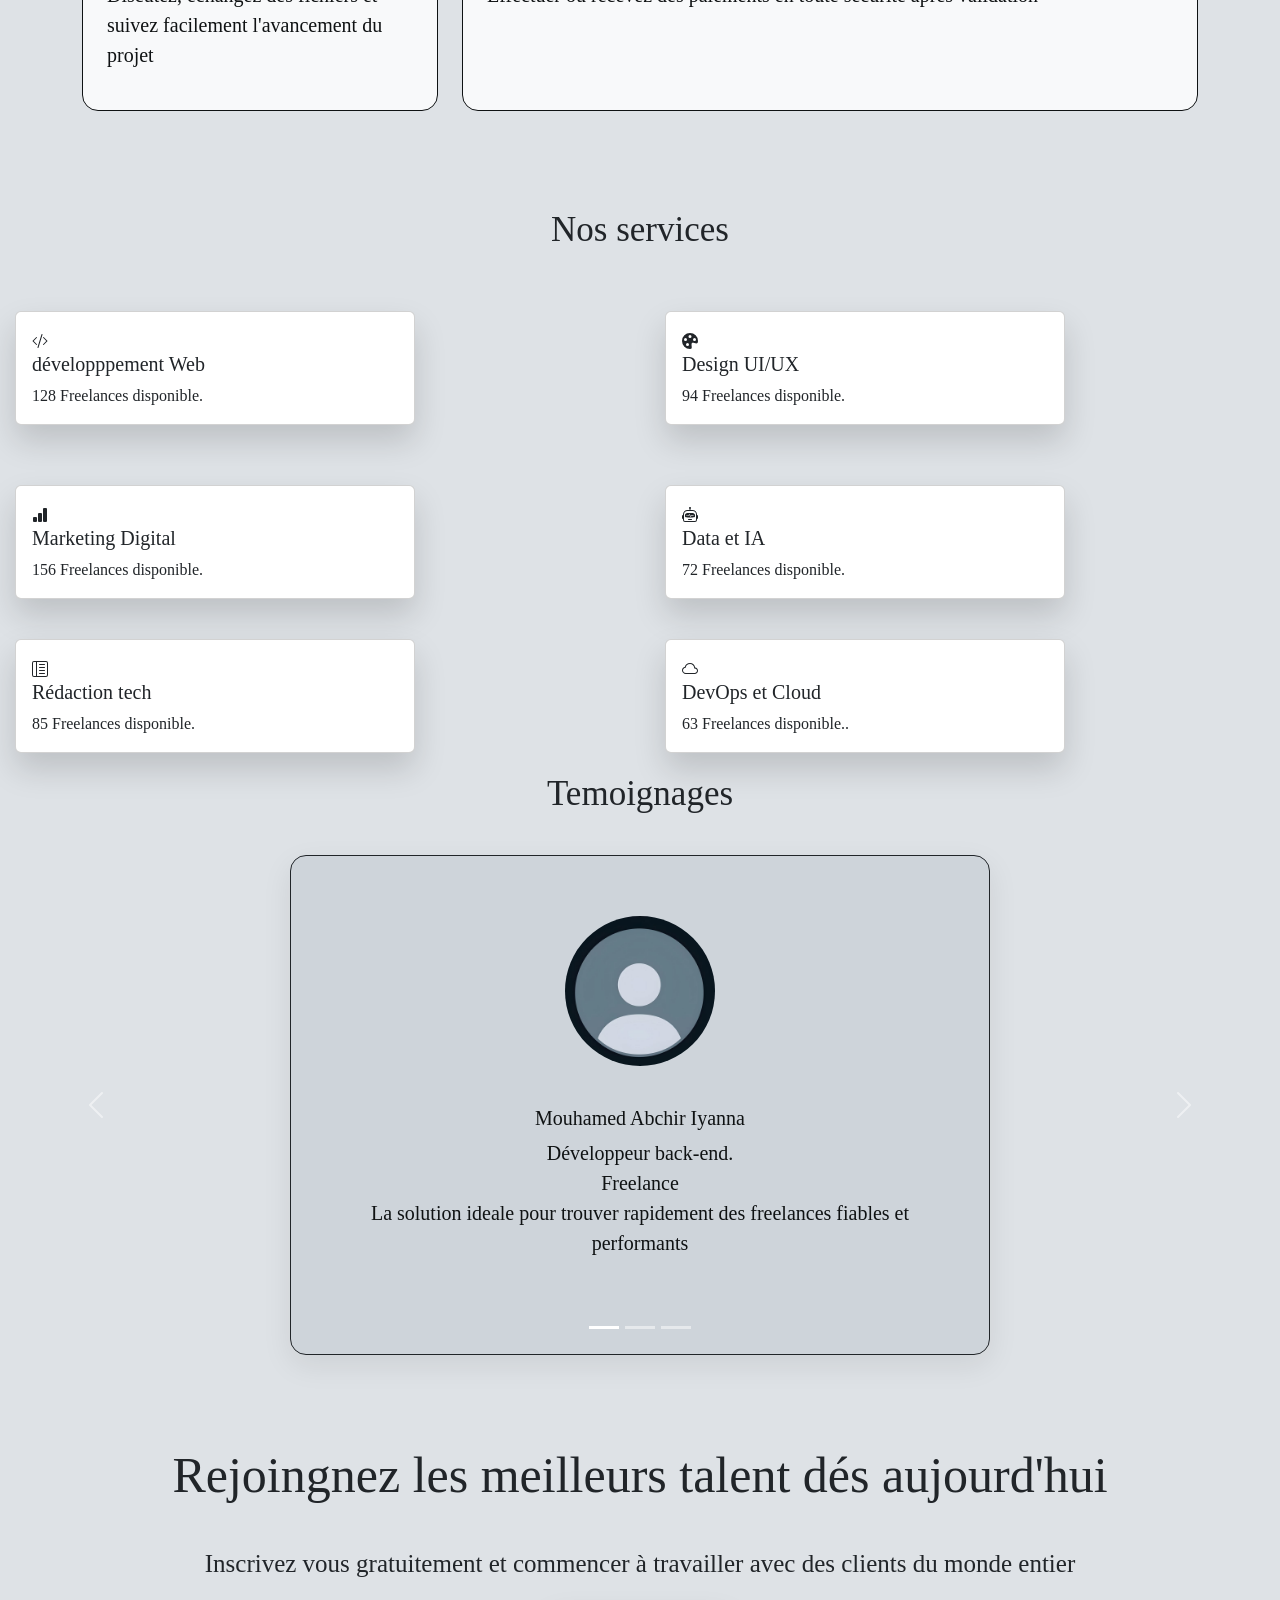
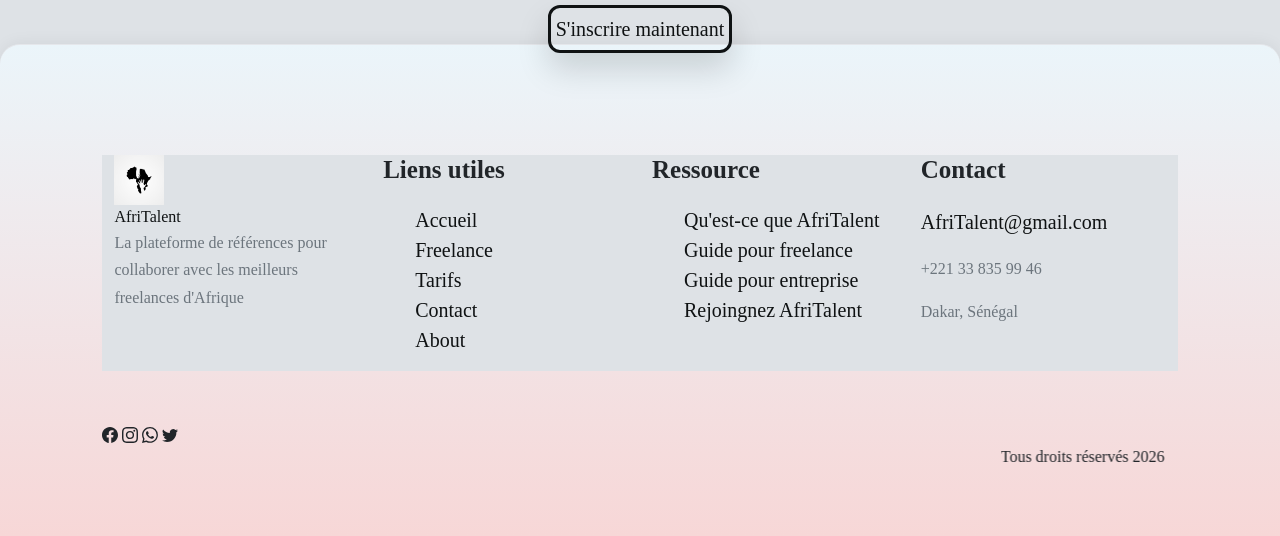
==== commit 1c8144f5: "CSS : responsive design mobile et tablette, media queries" ====
--- a/index.html
+++ b/index.html
@@ -71,45 +71,52 @@
   <div class="container py-5"> 
     
     <div class="row text-center"> 
-      <div class="col-md-4"><p>2500 Freelances</p></div> 
-      <div class="col-md-4"><p>800 Entreprises</p></div> 
-      <div class="col-md-4"><p>12000 Projets realises</p></div> 
+      <div class="col-12 col-md-6 col-lg-4 "><p>0 Freelance</p></div> 
+      <div class="col-12 col-md-6 col-lg-4 "><p>0 Entreprise</p></div> 
+      <div class="col-12 col-md-6 col-lg-4 "><p>0 Projets realises</p></div> 
     </div> 
   </div> 
 </section> 
 
   <!--Section Comment ça marche-->
 <section id="marche">
-  <div class="container py-5">
-    <div class="row">
+<div class="container py-5">
+  <div class="row g-4">
       <h2><center>Comment ça marche???</center></h2>
-    <div class="col-md-4">
-      <h4>1.Cree ton profil</h4>
-      <p>Inscris toi rapidement et ajoute tes compétences et experiences pour te démarquer</p>
-    </div>
-
-    <div class="col-md-4">
-      <h4>2.Trouve une mission</h4>
-      <p>Explore les offres disponible ou publie un besoin pour trouver le bon freelance</p>
-    </div>
-
-    <div class="col-md-4">
-      <h4> 3. collaborer</h4>
-      <p>Discutez, echangez des fichiers et suivez facilement l'avancement du projet</p>
-    </div>
-
-    <div class="col-md-4">
-      <h4>4.Paiement sécurisé</h4>
-      <p>Effectuer ou recevez des paiements en toute sécurité apres validation</p>
-    </div>
-    </div>
-  </div>
+    <div class="col-md-8 bento-col">
+      <div class="bento">
+        <h4>1.Cree ton profil</h4>
+        <p>Inscris toi rapidement et ajoute tes compétences et experiences pour te démarquer</p>
+      </div>
+    </div>
+
+    <div class="col-md-4 bento-col">
+      <div class="bento">
+        <h4>2.Trouve une mission</h4>
+        <p>Explore les offres disponible ou publie un besoin pour trouver le bon freelance</p>
+      </div>
+    </div>
+
+    <div class="col-md-4 bento-col">
+      <div class="bento">
+        <h4> 3. collaborer</h4>
+        <p>Discutez, echangez des fichiers et suivez facilement l'avancement du projet</p>
+      </div>
+    </div>
+
+    <div class="col-md-8 bento-col">
+      <div class="bento">
+        <h4>4.Paiement sécurisé</h4>
+        <p>Effectuer ou recevez des paiements en toute sécurité apres validation</p>
+    </div>
+   </div>
+</div>
 </section>
 
   <!--Section Service carte et icone bootstrap-->
-  <section id="Service">
-    <h2><center>Nos services</center></h2>
-    <div class="row row-cols-1 row-cols-md-2 g-4">
+<section id="Service">
+  <h2><center>Nos services</center></h2>
+<div class="service">
   <div class="col">
     <div class="card">
       <div class="card-body">
@@ -158,7 +165,7 @@
     </div>
   </div>
 </div>
-<div class="row row-cols-1 row-cols-md-2 g-4">
+<div class="service">
   <div class="col">
     <div class="card">
       <div class="card-body">
@@ -181,7 +188,7 @@
         <p class="card-text">63 Freelances disponible..</p>
       </div>
     </div>
-  </div>
+</div>
   
 
   </section>
@@ -199,21 +206,21 @@
   <div class="carousel-inner">
     <div class="carousel-item active">
       <img src="images/télécharger (8).jpg" class="d-block" >
-      <div class="carousel-caption d-none d-md-block">
+      <div class="carousel-caption ">
         <h5>Mouhamed Abchir Iyanna</h5>
         <p>Développeur back-end. <br>Freelance <br>La solution ideale pour trouver rapidement des freelances fiables et performants</p>
       </div>
     </div>
     <div class="carousel-item">
-      <img src="images/télécharger (8).jpg" class="d-block " alt="...">
-      <div class="carousel-caption d-none d-md-block">
+      <img src="images/télécharger (8).jpg" class="d-block " alt="temoin">
+      <div class="carousel-caption ">
         <h5>François Du Pont</h5>
         <p>Développeur Full Stack. <br>Entrepreneur <br>Des experts à porter de clic pour faire grandir vos entreprises</p>
       </div>
     </div>
     <div class="carousel-item">
-      <img src="images/télécharger (8).jpg" class="d-block " alt="...">
-      <div class="carousel-caption d-none d-md-block">
+      <img src="images/télécharger (8).jpg" class="d-block " alt="temoin">
+      <div class="carousel-caption ">
         <h5>Aminata Zahra Fall</h5>
         <p>Développeur font-end. <br>Freelance <br>Gagnez du temps et collaborer avec les meilleurs talents en quelques clics</p>
       </div>
@@ -236,7 +243,7 @@
   <div class="content">
     <h2>Rejoingnez les meilleurs talent dés aujourd'hui</h2>
     <p>Inscrivez vous gratuitement et commencer à travailler avec des clients du monde entier</p>
-    <a href="#" class="cta-btn"> S'inscrire maintenant</a>
+    <a href="Contact.html" class="cta-btn"> S'inscrire maintenant</a>
   </div>
 </div>
 </section>
@@ -311,7 +318,7 @@
 ></script>
 
     <!-- Votre script JavaScript --> 
-    <script src="js/main.js"></script>
+    <script src="css/js/main.js"></script>
 
 </body>
 </html>
--- a/css/style.css
+++ b/css/style.css
@@ -3,6 +3,7 @@
 *{
     margin: 0;
 }
+/* root sert à definir des variables globable */
 :root{
     --gradient:linear-gradient(to bottom , rgb(235, 245, 250) , rgb(247, 215, 215));
    --primary-color:#dee2e6;
@@ -17,19 +18,29 @@
 /* MENU DE NAVIGATION */
 nav{
     background: var(--gradient);
-    border: 1px;
+    border: 1px transparent;
     height: 15vh;
+
+    /* le padding est l'espace à l'interieur d'un element entre son contenu et sa bordure */
     padding: 15px 20px;
     color:var(--footer-color);
+
+    /* background size cover sert à faire en sorte qu'une image de fond remplisse completement son  conteneur */
     background-size: cover;
+
+    /* display flex sert aligner facilement les element à l'interieur d'un conteneur */
     display: flex;
     justify-content: left;
+
+    /* margin left auto pousse un element le plus loin possible vers la droite */
      margin-left: auto;
     margin-right: auto;
 }
 /* BARRE DE RECHERCHE */
 .navbar form{
     display: flex;
+
+    /* align item sert à definir la valeur de align self sur tous les enfants directs en groupe */
     align-items: center;
     background-color: #f3F4F6;
     border-radius: 50px;
@@ -50,9 +61,15 @@
     border: 5px;
     margin:0;
     padding:0;
+
+    /* line heignt definit la hauteur */
     line-height: var(--line-height);
+
+    /* box sizing definit la façon dont la largeur totale et la hauteur total d'un element sont calculees */
     box-sizing: border-box;
     border-style: none;
+
+    /* outline none supprime le contour d'un element */
     outline: none;
     text-decoration: none;
 }
@@ -60,13 +77,42 @@
 
 
 /* section temoignage with caroussel */
-.d-block {
-    width: 400px;
-}
+.carousel-inner{
+    border: 1px solid;
+    border-radius: 16px;
+    box-shadow: 0 10px 30px rgba(0, 0,0,0.08);
+    max-width: 700px;
+    margin: 20px auto;
+    background: #ced4da;
+     padding: 60px 30px 40px 30px;
+}
+
 .carousel-caption{
     color:var(--footer-color);
-    text-align: end;
-    font-weight: 600;
+    font-size: 20px;
+    display: flex;
+
+    /* flex direction column les elements vont s'aligner verticalement de haut en bas */
+    flex-direction: column;
+    align-items: center;
+
+    /* justify content definit comment le navigateur repartie l'espace entre et autour des elements de contenu long de l'axe principal d'un conteneur flexible et le long de l'axe en ligne des conteneursgrille */
+    justify-content: center;
+    text-align: center;
+    padding:  40px 20px;
+    position: static;
+   
+}
+.carousel-item img{
+    width: 150px;
+    height: 150px;
+
+    /* object fit definit la façon dont le contenu d'un element remplace doit etre redimensionné pour s'adapter à son conteneur */
+    object-fit: cover;
+    border-radius: 50%;
+    margin:  0 auto 20px auto;
+    display: block;
+    
 }
 
 /* SECTION hero */
@@ -93,7 +139,11 @@
     display: flex;
     justify-content: center;
     align-items: center;
+
+    /* gap definit les espaces entre les lignes et les colonnes */
     gap: 20px;
+
+    /* margin top definit la zone de marge en haut d'un element */
     margin-top: 50px;
     margin-bottom: 50px;
     color: var(--footer-color);
@@ -115,8 +165,14 @@
     color: var(--primary-color);
     border-radius: 12px;
     box-shadow: 0 1rem 2rem hsl(0 0% 0% / .15 );
+
+    /* overflow definit le comportement souhaite lorsque le contenu ne tient pas dans la boite de remplissage de l'element dans la direction horizontal et ou vertical */
     overflow: hidden;
+
+     /* transition fluide essentielle pour l'effet hover */
     transition: transform 0.4s  cubic-bezier(0.175, 0.885, 0.32, 1.275);
+
+     /* cursor definit la forme du curseur lorsque le pointeur est au dessus de l'element */
     cursor: pointer;  
      
     
@@ -134,6 +190,8 @@
      box-shadow: 0 1rem 2rem hsl(0 0% 0% / .15 );
     overflow: hidden;
     transition: transform 0.4s  cubic-bezier(0.175, 0.885, 0.32, 1.275);
+
+     /* cursor definit la forme du curseur lorsque le pointeur est au dessus de l'element */
     cursor: pointer; 
 }
 .btn_secondary:hover{
@@ -156,7 +214,7 @@
 #statistiques .row{
     padding: 30px 0;
 }
-#statistiques .col-md-4 p::first-line{
+#statistiques .col-lg-4 p::first-line{
     font-size: 30px;
 
 }
@@ -165,6 +223,38 @@
 
 
 /* section comment ça marche??? */
+
+/* Espacement de la grille bento */
+.row{
+    /* espace vertical entre les lignes */
+    row-gap: 24px;
+}
+.bento-col{
+    /* pour que les colonnes s'etirent sur toute la hauteur */
+    display: flex;
+}
+.bento{
+    /* style bento pour les cartes */
+    background-color: #F8F9FA;
+    border: 1px solid;
+    border-radius: 16px;
+    padding: 24px !important;
+    width: 100%;
+    transition: transform 0.3s ease;
+    box-shadow: 0.3 ease;
+
+     /* cursor definit la forme du curseur lorsque le pointeur est au dessus de l'element */
+    cursor: pointer;
+}
+.bento:hover{
+    transform: translateY(-5px);
+    background-color: #eaebed;
+
+    /* box shadow ajoute des effet d'ombre */
+    box-shadow: 0 10px 20px rgba(0, 0,0,0.08);
+}
+
+
 h4{
     font-size: 30px;
     font-family: var(--font-main)
@@ -173,13 +263,23 @@
     font-size: 20px;
     font-family: 'Times New Roman', Times, serif;
 }
-#marche{
-    display: grid;
-}
+.col-md-8{
+    font-size: 20px;
+    font-family: 'Times New Roman', Times, serif;
+}
+
 
 
 /* categorie de service */
+.service{
+    display: flex;
+
+    /* flex wrap definit si les element flexibles sont forces sur une seule ligne ou peuvent passer à la ligne sur plusieur lignes */
+    flex-wrap: wrap;
+    gap: 20px;
+}
 .col{
+    
     padding: 20px 15px;
     
     /* border radius permet d'arrondir les coins du bord exterieur d'un element */
@@ -239,6 +339,25 @@
 .btn_gratuit {
     border: 2px solid;
 }
+.carte-gratuit{
+    border: 1px solid;
+    border-radius: 8px;
+    height: 300px;
+   
+}
+.carte-pro{
+    border: 2px solid;
+    border-radius: 8px;
+    height: 350px;
+    
+}
+.carte-ese{
+    border: 1px solid;
+    border-radius: 8px;
+    height: 300px;
+    
+}
+
 /* section contact */
 #container{
     width: 90%;
@@ -286,14 +405,42 @@
     font-size: 25px;
 }
 
-footer{
-    margin: 0;
+ footer{
     background: var(--gradient);
-    border: 0px ;
-    padding: 15px 20px ;
-    color:var(--footer-color) ;
-    background-size: cover;
-}
+    padding: 60px 8%;
+    border-top: 1px solid #e5E7EB;
+    box-shadow: 0 -2px 15px rgba(0, 0,0,0.05);
+    border-radius: 20px 20px 0 0;
+ }
+ footer .container{
+    display: flex;
+    justify-content: space-between;
+    gap: 50px;
+    flex-wrap: wrap;
+ }
+ footer .col-12{
+    display: flex;
+    flex-direction: column;
+    min-width: 180px;
+ }
+ footer .col-12 h3{
+    margin-bottom: 20px;
+    color: #212529;
+    font-weight: 600;
+ }
+ footer .col-12 p{
+    color: #6C757D;
+    line-height: 1.7 ;
+ }
+ footer.col-12 a{
+    text-decoration: none;
+    color: #6C757D;
+    margin-bottom: 12px;
+    transition: 0.3s;
+ }
+ footer.col-12 a :hover{
+    color: #0D6EFD;
+ }
 a{
     text-decoration: none;
     color: var(--footer-color);
@@ -301,3 +448,84 @@
     font-size: 20px;
     
 }
+/* mobile 375px */
+@media(max-width:575px){
+    /* navbar:hamburger fonctionnel */
+    #navbarNav.navbar-collapse{
+        background: var(--gradient);
+        padding: 15px 20px;
+        border-radius: 5px;
+        box-shadow: 0 4px 10px #444;
+    }
+    /* hero: typographie reduit */
+    #Hero h1{
+        font-size: 28px;
+        line-height: 1.4 !important; 
+    }
+    #Hero h2{
+        font-size: 19px;
+    }
+    /* hero cta */
+    #Hero.d-flex{
+        flex-direction: column;
+        align-items: stretch;
+    }
+    /* bento grid:1colonne */
+    .bento{
+        grid-template-columns: 1fr;
+    }
+     /* temoignage*/
+     .carousel-caption{
+    color:var(--footer-color);
+    font-size: 20px;
+    display: flex;
+    flex-direction: column;
+    align-items: center;
+    justify-content: center;
+    text-align: center;
+    padding:  40px 20px;
+    position: static;
+    }
+    .carousel-item img{
+    width: 120px;
+    height: 120px;
+    object-fit: cover;
+    border-radius: 50%;
+    margin:  0 auto 20px auto;
+    display: block;
+    }
+}
+/* tablette(768px) */
+@media(min-width:768px){
+    #Hero h1{
+        font-size: 38px;
+        line-height: 1.3;
+    }
+     #Hero h2{
+        font-size: 24px;
+    }
+    #Hero .d-flex{
+        flex-direction: row;
+        justify-content: center;
+        gap: 15px;
+    }
+    /* grille bento à 2colonnes sur tablette */
+    .bento{
+        grid-template-columns: repeat(2, 1fr);
+    }
+     #Temoignages img{
+        max-width: 280px;
+        margin-bottom: 0;
+    }
+
+}
+/* Desktop(1200px) */
+@media(min-width:1200px){
+    #Hero h1{
+        font-size: 65px;
+    }
+    .bento{
+        grid-template-columns: repeat(4,1fr);
+    }
+   
+}
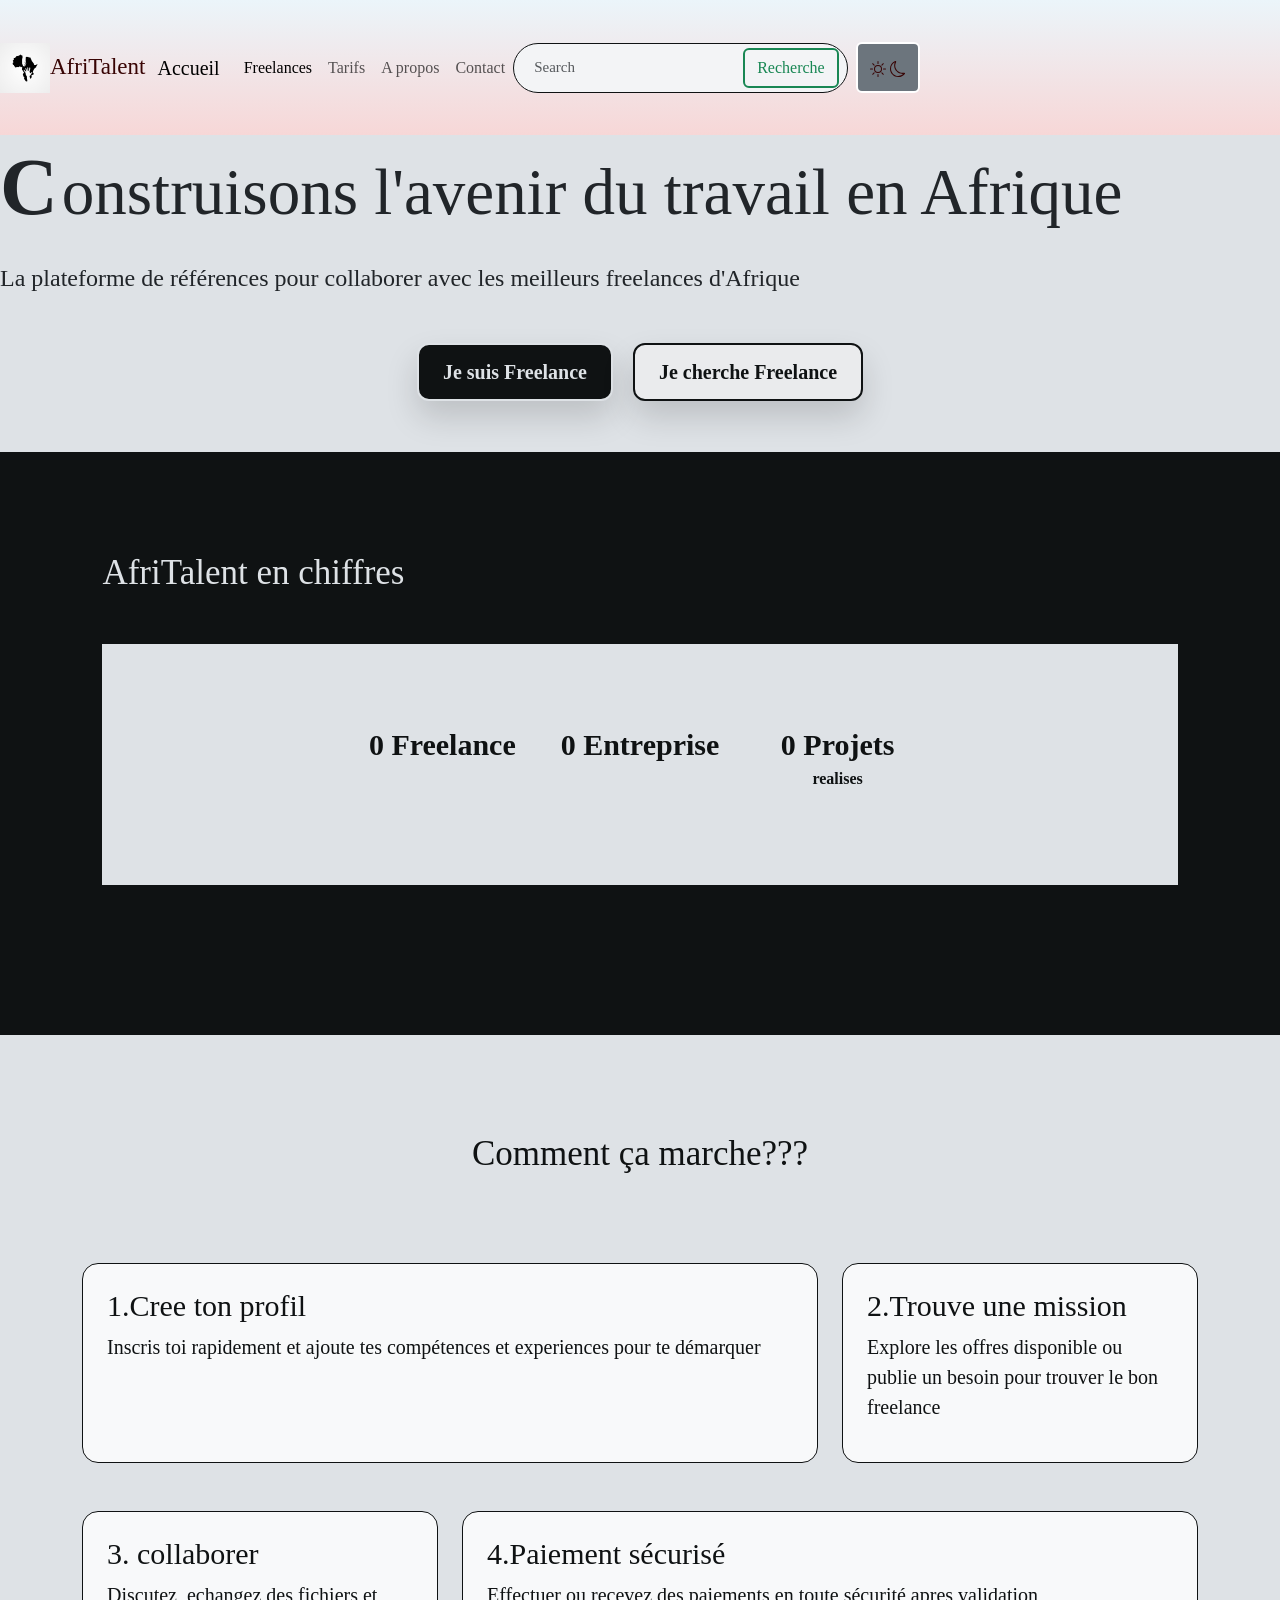
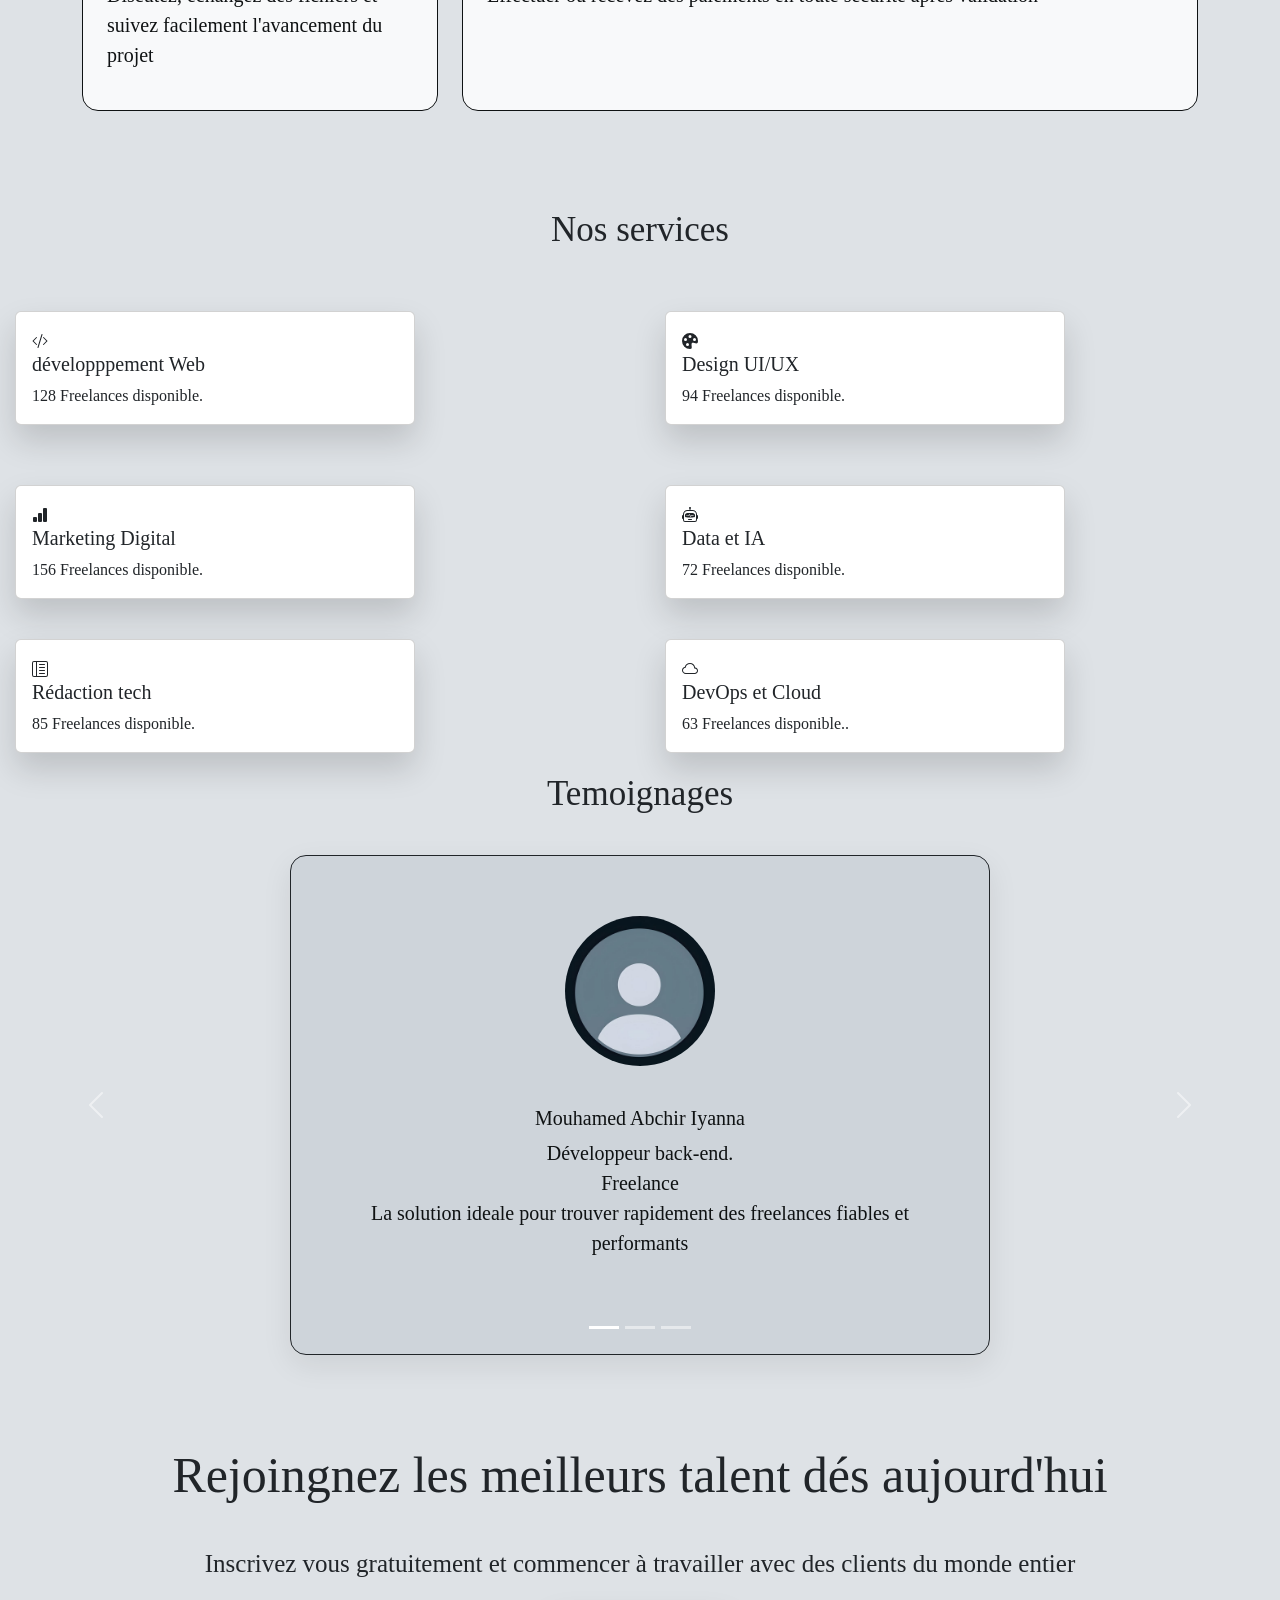
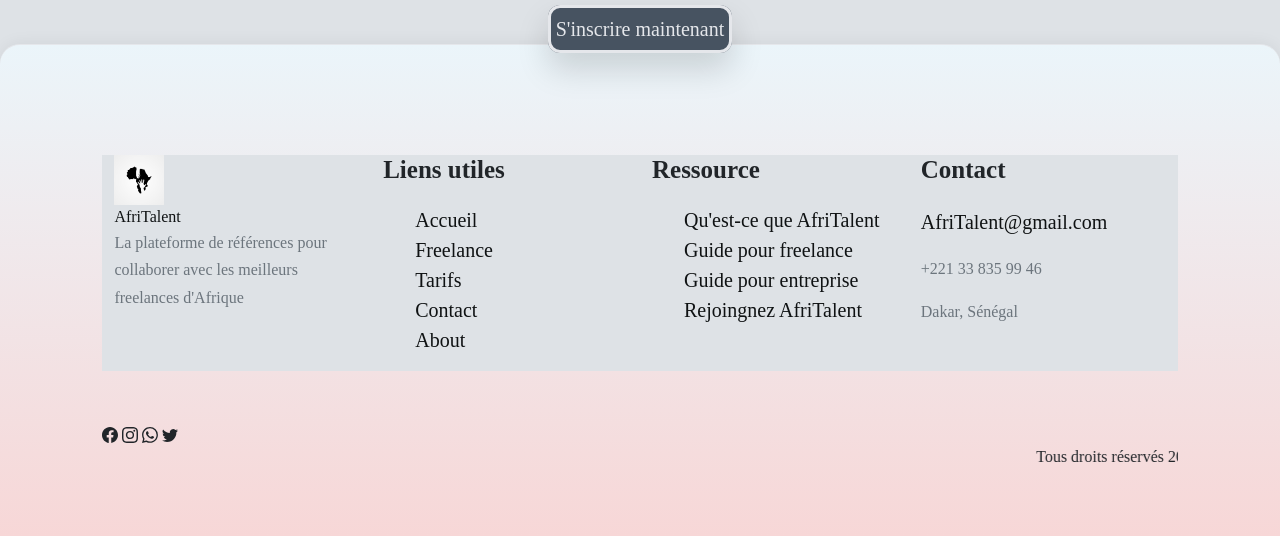
==== commit 1092231a: "JS : dark mode avec localStorage, navbar dynamique au scroll" ====
--- a/index.html
+++ b/index.html
@@ -49,6 +49,14 @@
         <input class="form-control me-2" type="search" placeholder="Search" aria-label="Search"/>
         <button class="btn btn-outline-success" type="submit">Recherche</button>
       </form>
+        <button id="theme-toggle" class="btn btn-secondary ms-2" type="button">
+        <span class="icon-light"><svg xmlns="http://www.w3.org/2000/svg" width="16" height="16" fill="currentColor" class="bi bi-sun" viewBox="0 0 16 16">
+  <path d="M8 11a3 3 0 1 1 0-6 3 3 0 0 1 0 6m0 1a4 4 0 1 0 0-8 4 4 0 0 0 0 8M8 0a.5.5 0 0 1 .5.5v2a.5.5 0 0 1-1 0v-2A.5.5 0 0 1 8 0m0 13a.5.5 0 0 1 .5.5v2a.5.5 0 0 1-1 0v-2A.5.5 0 0 1 8 13m8-5a.5.5 0 0 1-.5.5h-2a.5.5 0 0 1 0-1h2a.5.5 0 0 1 .5.5M3 8a.5.5 0 0 1-.5.5h-2a.5.5 0 0 1 0-1h2A.5.5 0 0 1 3 8m10.657-5.657a.5.5 0 0 1 0 .707l-1.414 1.415a.5.5 0 1 1-.707-.708l1.414-1.414a.5.5 0 0 1 .707 0m-9.193 9.193a.5.5 0 0 1 0 .707L3.05 13.657a.5.5 0 0 1-.707-.707l1.414-1.414a.5.5 0 0 1 .707 0m9.193 2.121a.5.5 0 0 1-.707 0l-1.414-1.414a.5.5 0 0 1 .707-.707l1.414 1.414a.5.5 0 0 1 0 .707M4.464 4.465a.5.5 0 0 1-.707 0L2.343 3.05a.5.5 0 1 1 .707-.707l1.414 1.414a.5.5 0 0 1 0 .708"/>
+</svg></span>
+        <span class="icon-dark"><svg xmlns="http://www.w3.org/2000/svg" width="16" height="16" fill="currentColor" class="bi bi-moon" viewBox="0 0 16 16">
+  <path d="M6 .278a.77.77 0 0 1 .08.858 7.2 7.2 0 0 0-.878 3.46c0 4.021 3.278 7.277 7.318 7.277q.792-.001 1.533-.16a.79.79 0 0 1 .81.316.73.73 0 0 1-.031.893A8.35 8.35 0 0 1 8.344 16C3.734 16 0 12.286 0 7.71 0 4.266 2.114 1.312 5.124.06A.75.75 0 0 1 6 .278M4.858 1.311A7.27 7.27 0 0 0 1.025 7.71c0 4.02 3.279 7.276 7.319 7.276a7.32 7.32 0 0 0 5.205-2.162q-.506.063-1.029.063c-4.61 0-8.343-3.714-8.343-8.29 0-1.167.242-2.278.681-3.286"/>
+</svg></span>
+      </button>
     </div>
   </div>
 </nav>
@@ -312,6 +320,8 @@
 
 </footer>
 
+<button id="back-to-top"></button>
+
     <!-- Bootstrap 5 via CDN : script JavaScript --> 
 <script 
 src="https://cdn.jsdelivr.net/npm/bootstrap@5.3.0/dist/js/bootstrap.bundle.min.js"
--- a/css/style.css
+++ b/css/style.css
@@ -305,6 +305,8 @@
 
 /* Section appel à l'action  */
 .cta-btn{
+    background-color: #475361;
+    color: #e5E7EB;
     border: 3px solid;
      box-shadow: 0 1rem 2rem hsl(0 0% 0% / .15 );
 
@@ -460,7 +462,7 @@
     /* hero: typographie reduit */
     #Hero h1{
         font-size: 28px;
-        line-height: 1.4 !important; 
+        line-height: 1.4; 
     }
     #Hero h2{
         font-size: 19px;
@@ -529,3 +531,55 @@
     }
    
 }
+/* mode sombre */
+[data-theme="dark"] body {
+    background-color: var(--footer-color);
+    color:#595959;
+}
+/* [data-theme="dark"] .navbar{
+    background-color: #190886;
+} */
+/* COULEUR DES LIENS ET TAILLE DANS LA NAV EN MODE SOMBRE */
+[data-theme="dark"] .navbar a , .navbar span{
+    color: #380404;
+    font-size: 23px;
+}
+/* style applique au scroll */
+.navbar .navbar-scrolled{
+    padding: 12px 50px;
+    box-shadow: 0 4px 20px rgba(0, 0,0,0.05);
+}
+
+[data-theme="dark"].navbar .navbar-scrolled{
+    box-shadow: 0 4px 20px rgba(0, 0,0,0.05);
+} 
+#back-to-top{
+    /* reste fixe en haut pendant le defilement */
+    position: fixed;
+    bottom: 30px;
+    right: 30px;
+
+    /* reste au dessus du contenu */
+    z-index: 99;
+    background-color: #333333;
+    color: #FFFFFF;
+    border: none;
+    border-radius: 50%;
+    width: 50px;
+    height: 50px;
+    font-size: 20px;
+    cursor: pointer;
+    opacity: 0;
+    visibility: hidden;
+    transition: opacity 0.4 ease, visibility 0.4 ease, backgroud-color 0.3 ease;
+}
+#back-to-top:hover{
+    background-color: #555555;
+}
+
+#back-to-top.show{
+    opacity: 1;
+    visibility: visible;
+}
+
+
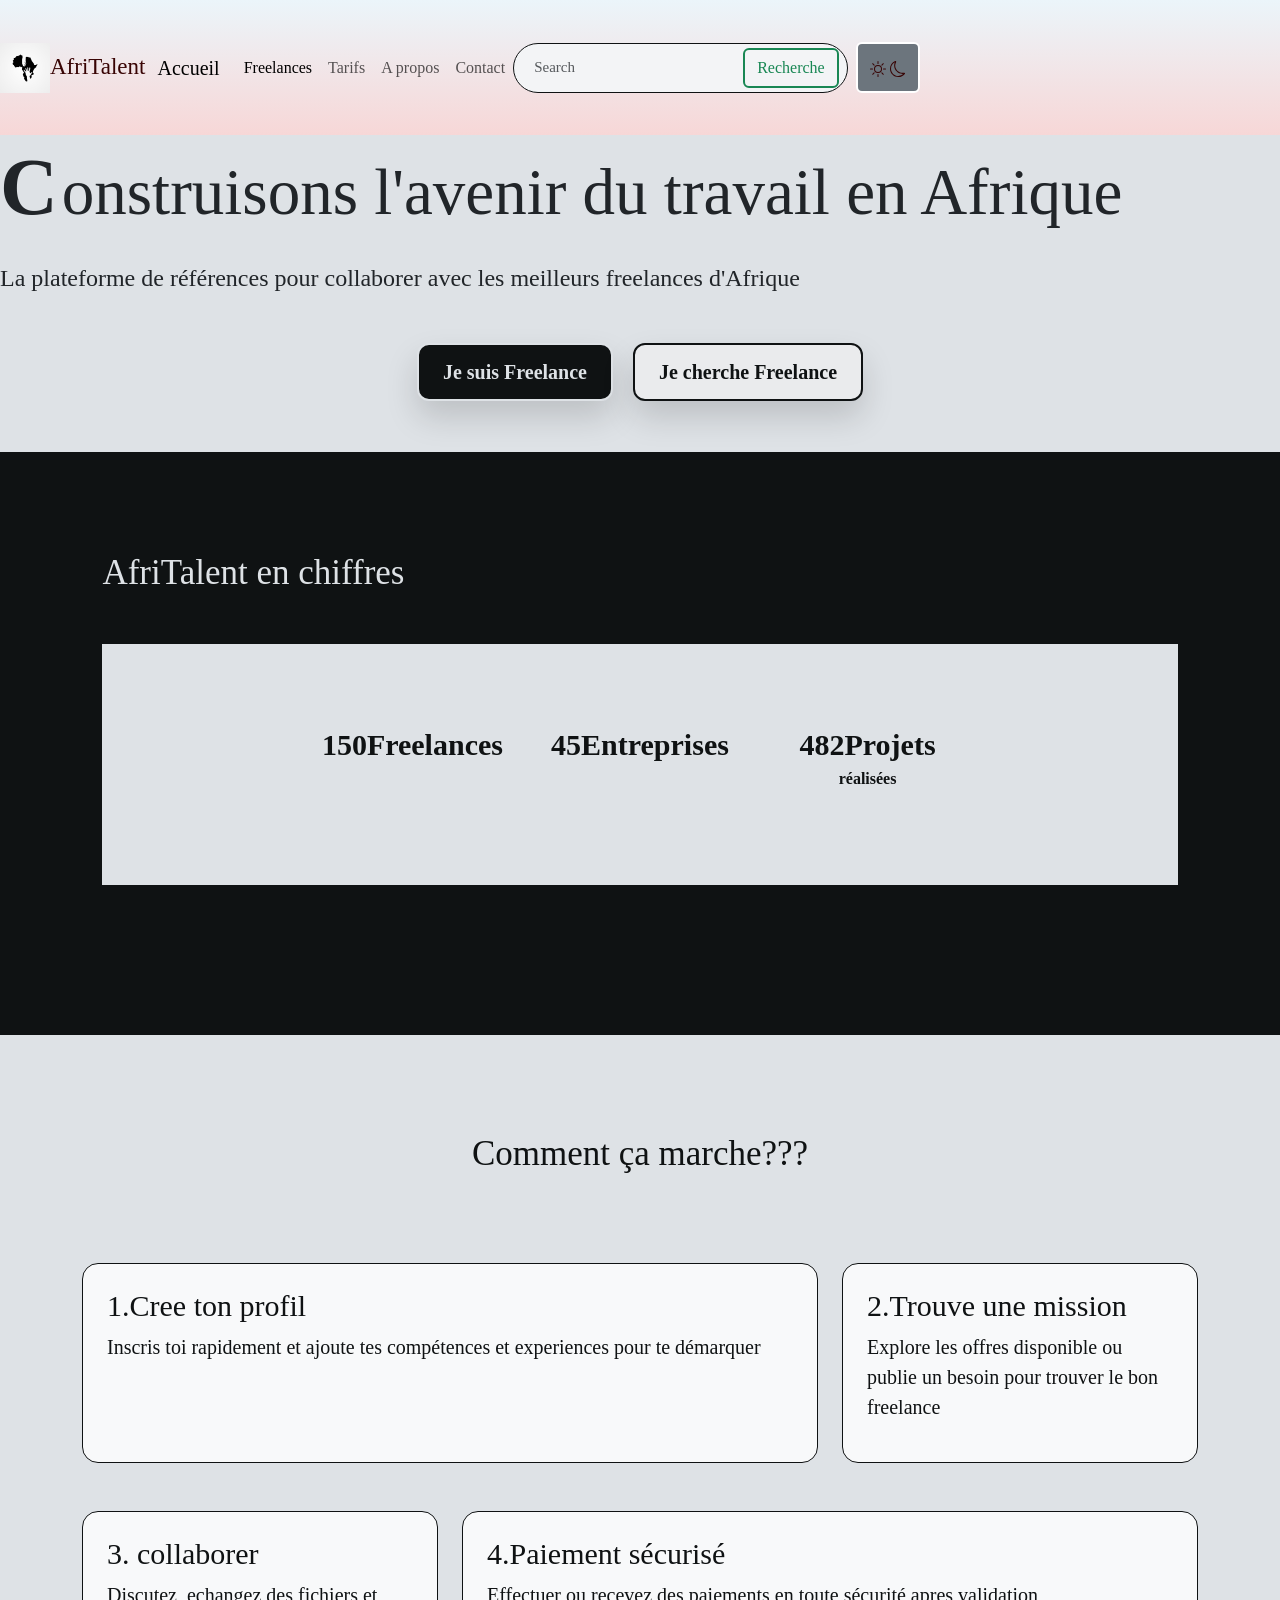
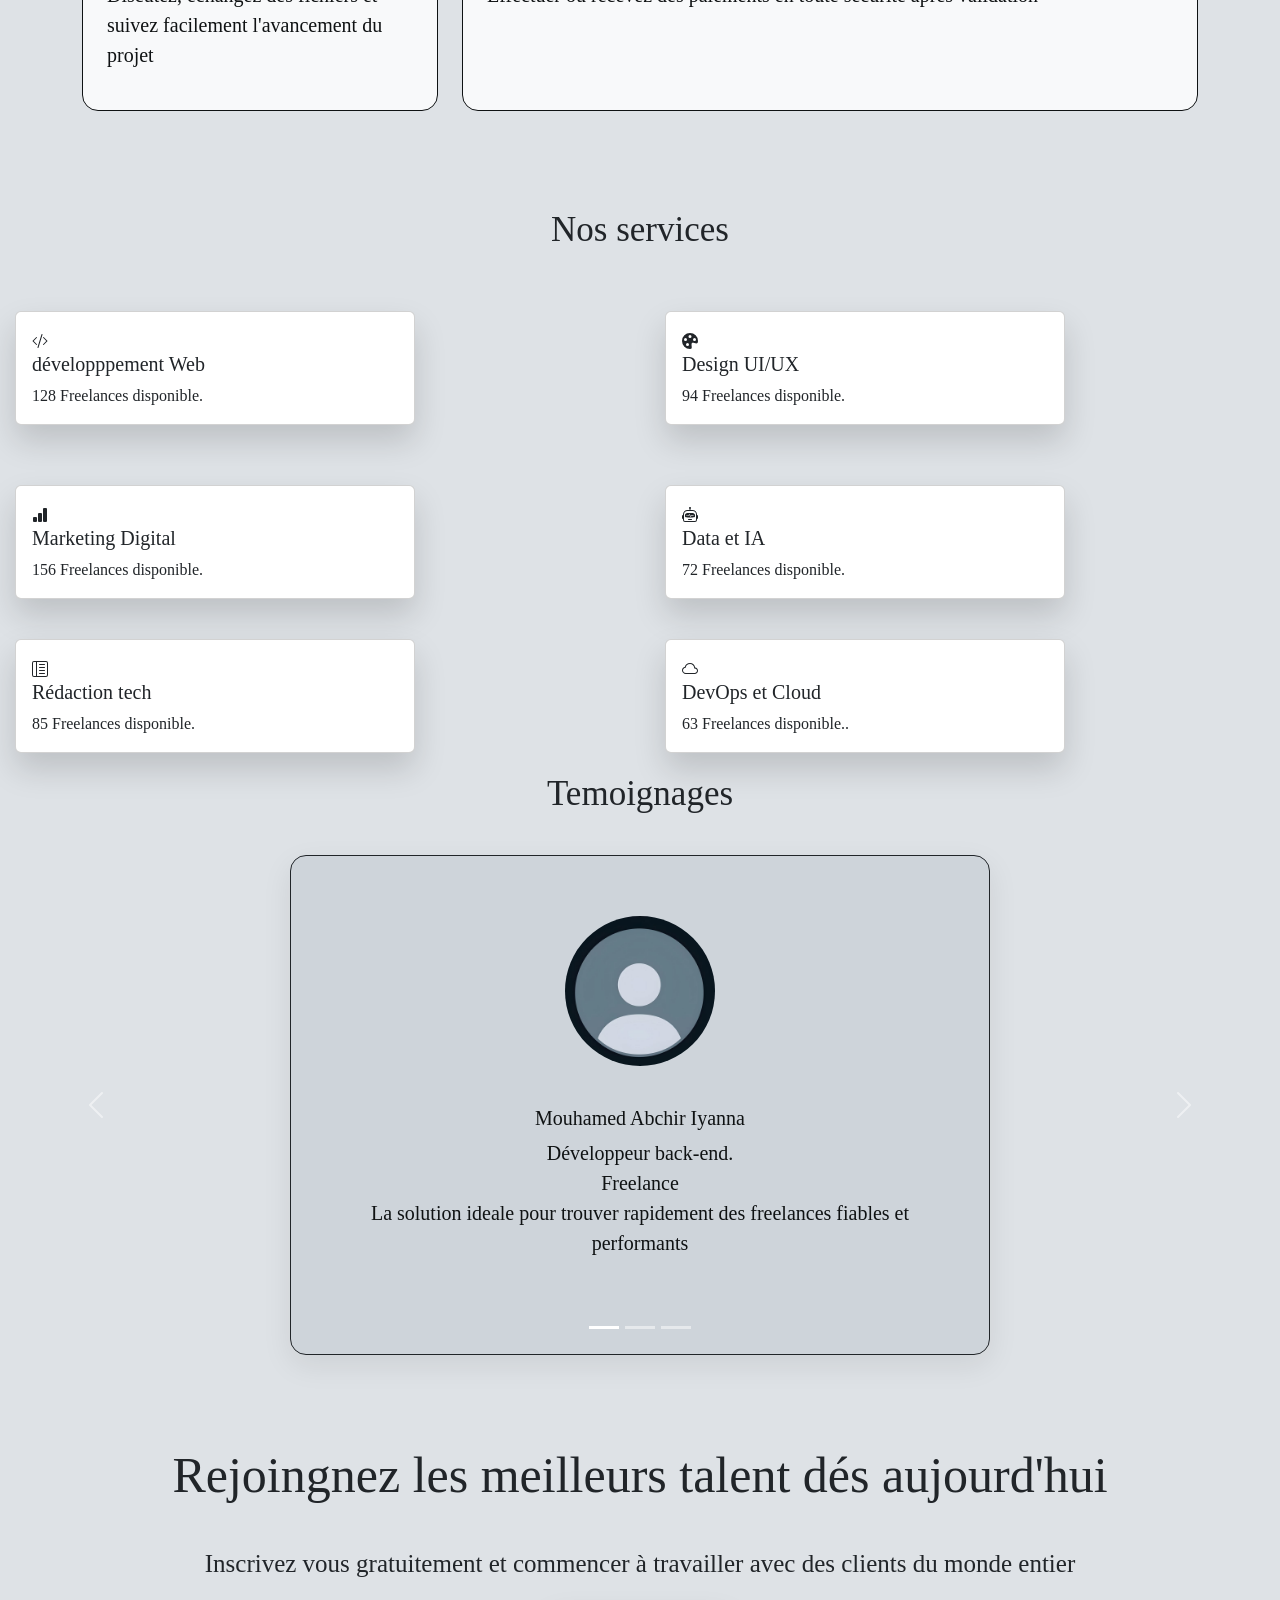
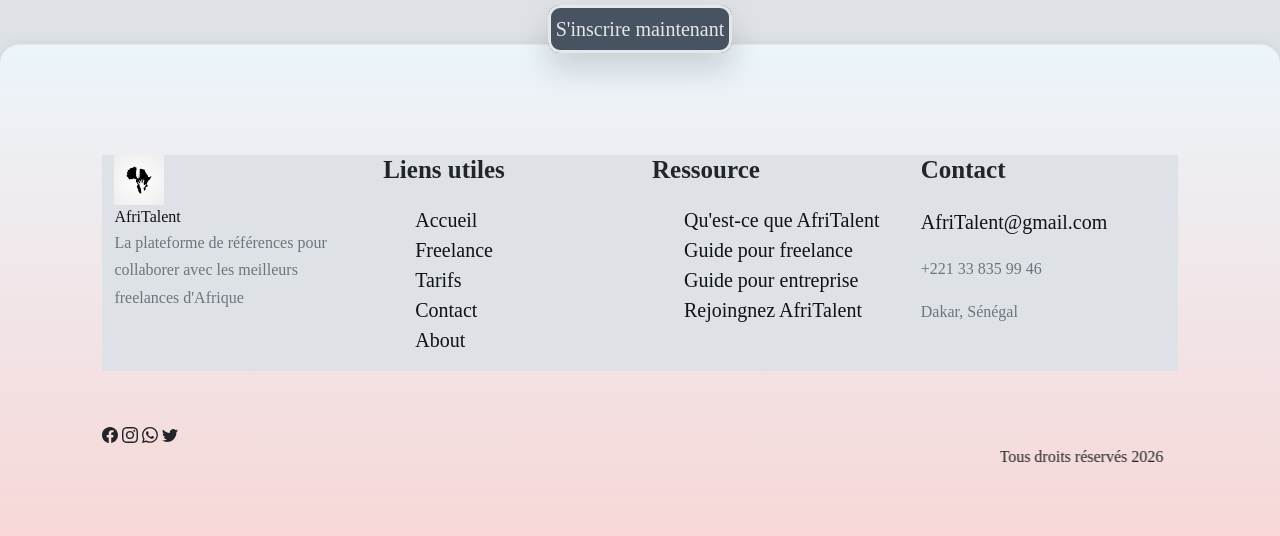
==== commit 3485e5a0: "JS : compteurs animés au scroll et animations fade-in des sections" ====
--- a/index.html
+++ b/index.html
@@ -74,14 +74,14 @@
     </section>
 
     <!--Section statistique-->
- <section id="statistiques"> 
+ <section id="statistiques" class="fade-in-section "> 
   <h2>AfriTalent en chiffres</h2> 
   <div class="container py-5"> 
     
     <div class="row text-center"> 
-      <div class="col-12 col-md-6 col-lg-4 "><p>0 Freelance</p></div> 
-      <div class="col-12 col-md-6 col-lg-4 "><p>0 Entreprise</p></div> 
-      <div class="col-12 col-md-6 col-lg-4 "><p>0 Projets realises</p></div> 
+      <div class="col-12 col-md-6 col-lg-4 "><p><span class="statistique" data-target="150">0</span>Freelances</p></div> 
+      <div class="col-12 col-md-6 col-lg-4 "><p><span class="statistique" data-target="45">0</span>Entreprises</p></div> 
+      <div class="col-12 col-md-6 col-lg-4 "><p><span class="statistique" data-target="2500">0</span>Projets réalisées</p></div> 
     </div> 
   </div> 
 </section> 
--- a/css/style.css
+++ b/css/style.css
@@ -382,6 +382,58 @@
     border: 1px solid;
     border-radius: 10px;
     font-size: 16px;
+}
+
+/* section about */
+#about{
+    font-weight: 300;
+    font-size: 23px;
+}
+#Valeur{
+     font-weight: 300;
+    font-size: 23px;
+}
+.cle{
+    padding: 60px 20px;
+    max-width: 1200px;
+    margin: 0 auto;
+}
+.bento-grid{
+    display: grid;
+    grid-template-columns: repeat(3, 1fr);
+    gap: 20px;
+}
+.bento-item{
+    background-color: #51708f;
+    border-radius: 16px;
+    padding: 30px;
+    box-shadow: 0 4px 6px rgba(0, 0,0,0.05);
+    display: flex;
+    flex-direction: column;
+    justify-content: center;
+    border: 2px solid;
+    /* transition fluide essentielle pour l'effet hover */
+    transition: transform 0.4s  cubic-bezier(0.175, 0.885, 0.32, 1.275);
+
+    box-shadow: 0.4s ease;
+    /* cursor definit la forme du curseur lorsque le pointeur est au dessus de l'element */
+    cursor: pointer;  
+}
+.bento-item:hover{
+    transform: rotateX('angle');
+    box-shadow: 0 20px 40px rgba(79,70, 229, 0.12);
+    border-color: #444;
+}
+
+.stat-number{
+    font-size: 3rem;
+    font-weight: 800;
+    margin-bottom: 5px;
+}
+.stat-label{
+    font-size: 1.2rem;
+    font-weight: 600;
+    color: #333;
 }
 
 /* information de contact */
@@ -450,6 +502,9 @@
     font-size: 20px;
     
 }
+
+/* commit 5 */
+
 /* mobile 375px */
 @media(max-width:575px){
     /* navbar:hamburger fonctionnel */
@@ -476,6 +531,9 @@
     .bento{
         grid-template-columns: 1fr;
     }
+    .bento-grid{
+        grid-template-columns: 1fr;
+    }
      /* temoignage*/
      .carousel-caption{
     color:var(--footer-color);
@@ -531,6 +589,8 @@
     }
    
 }
+/* commit 6 */
+
 /* mode sombre */
 [data-theme="dark"] body {
     background-color: var(--footer-color);
@@ -582,4 +642,14 @@
     visibility: visible;
 }
 
-
+/* commit7 */
+.fade-in-section{
+    opacity: 0;
+    transform: translateY(20px);
+    transition: opacity 0.6s ease-out, transform 0.6s ease-out;
+}
+.fade-in-section.is-visible{
+    opacity: 1;
+    transform: translateY(0);
+}
+
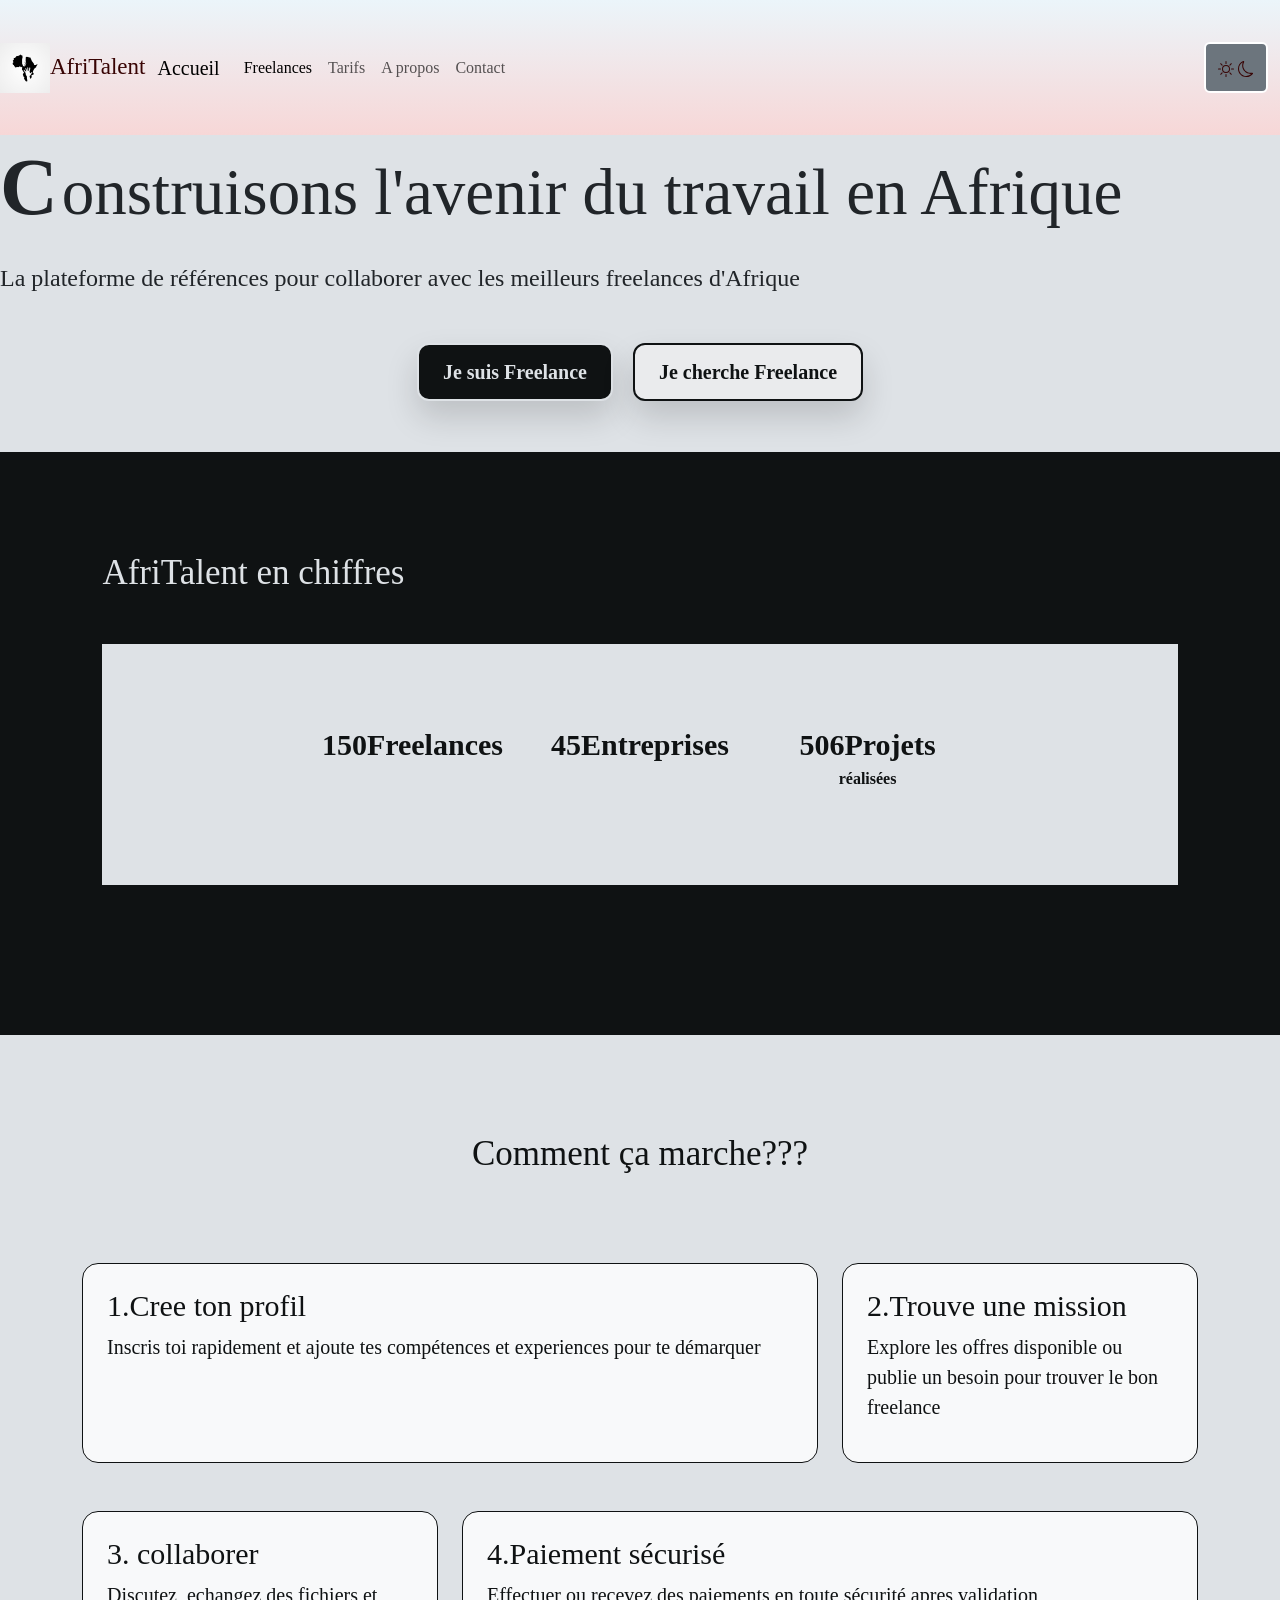
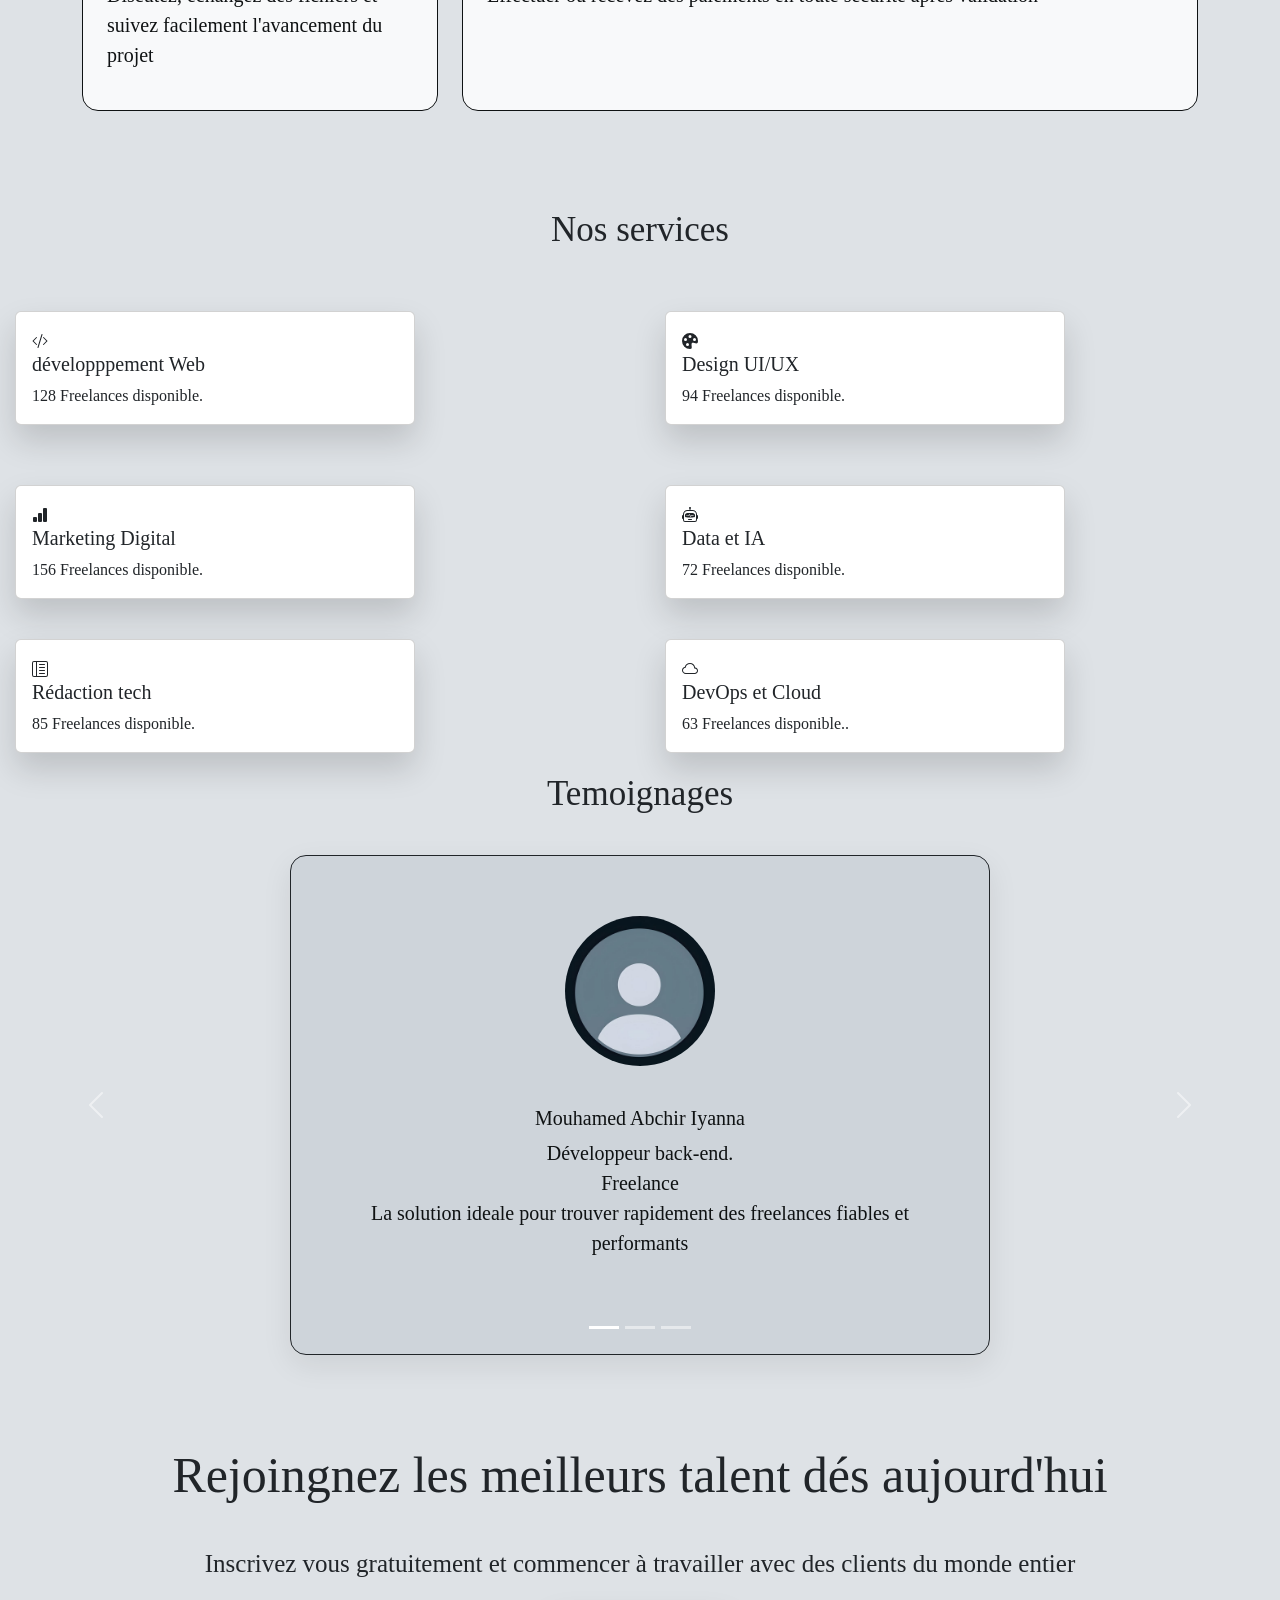
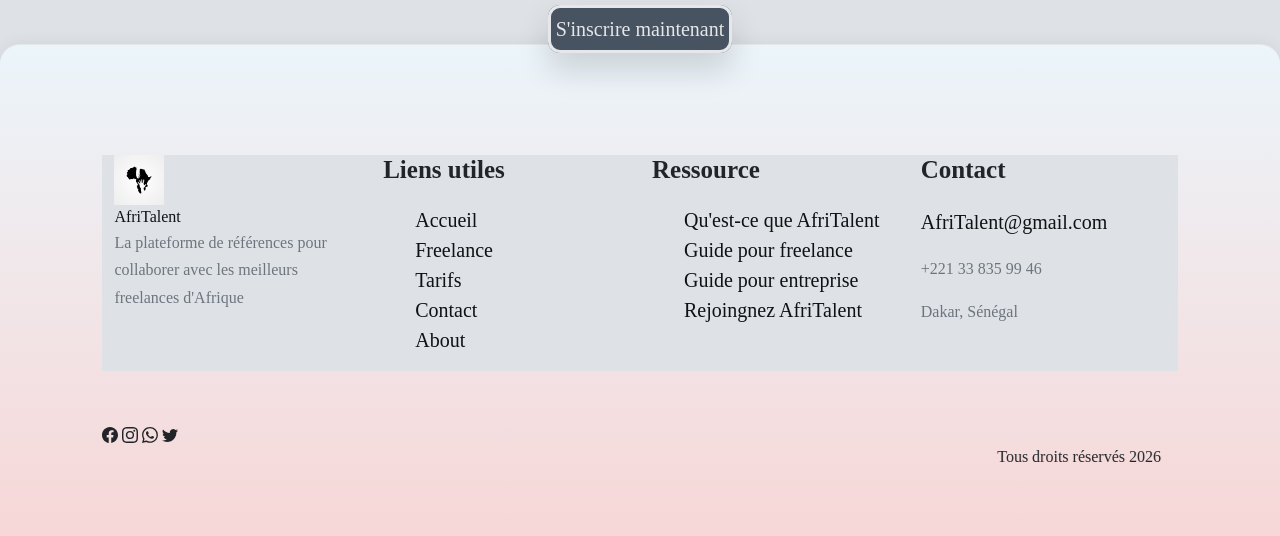
==== commit afe986e5: "JS : filtrage dynamique des freelances et validation du formulaire de contact" ====
--- a/index.html
+++ b/index.html
@@ -45,19 +45,15 @@
           <a class="nav-link"  href="Contact.html">Contact</a>
         </li>
       </ul>
-       <form class="d-flex" role="search">
-        <input class="form-control me-2" type="search" placeholder="Search" aria-label="Search"/>
-        <button class="btn btn-outline-success" type="submit">Recherche</button>
-      </form>
-        <button id="theme-toggle" class="btn btn-secondary ms-2" type="button">
+    </div>
+    <button id="theme-toggle" class="btn btn-secondary ms-2" type="button">
         <span class="icon-light"><svg xmlns="http://www.w3.org/2000/svg" width="16" height="16" fill="currentColor" class="bi bi-sun" viewBox="0 0 16 16">
-  <path d="M8 11a3 3 0 1 1 0-6 3 3 0 0 1 0 6m0 1a4 4 0 1 0 0-8 4 4 0 0 0 0 8M8 0a.5.5 0 0 1 .5.5v2a.5.5 0 0 1-1 0v-2A.5.5 0 0 1 8 0m0 13a.5.5 0 0 1 .5.5v2a.5.5 0 0 1-1 0v-2A.5.5 0 0 1 8 13m8-5a.5.5 0 0 1-.5.5h-2a.5.5 0 0 1 0-1h2a.5.5 0 0 1 .5.5M3 8a.5.5 0 0 1-.5.5h-2a.5.5 0 0 1 0-1h2A.5.5 0 0 1 3 8m10.657-5.657a.5.5 0 0 1 0 .707l-1.414 1.415a.5.5 0 1 1-.707-.708l1.414-1.414a.5.5 0 0 1 .707 0m-9.193 9.193a.5.5 0 0 1 0 .707L3.05 13.657a.5.5 0 0 1-.707-.707l1.414-1.414a.5.5 0 0 1 .707 0m9.193 2.121a.5.5 0 0 1-.707 0l-1.414-1.414a.5.5 0 0 1 .707-.707l1.414 1.414a.5.5 0 0 1 0 .707M4.464 4.465a.5.5 0 0 1-.707 0L2.343 3.05a.5.5 0 1 1 .707-.707l1.414 1.414a.5.5 0 0 1 0 .708"/>
-</svg></span>
+        <path d="M8 11a3 3 0 1 1 0-6 3 3 0 0 1 0 6m0 1a4 4 0 1 0 0-8 4 4 0 0 0 0 8M8 0a.5.5 0 0 1 .5.5v2a.5.5 0 0 1-1 0v-2A.5.5 0 0 1 8 0m0 13a.5.5 0 0 1 .5.5v2a.5.5 0 0 1-1 0v-2A.5.5 0 0 1 8 13m8-5a.5.5 0 0 1-.5.5h-2a.5.5 0 0 1 0-1h2a.5.5 0 0 1 .5.5M3 8a.5.5 0 0 1-.5.5h-2a.5.5 0 0 1 0-1h2A.5.5 0 0 1 3 8m10.657-5.657a.5.5 0 0 1 0 .707l-1.414 1.415a.5.5 0 1 1-.707-.708l1.414-1.414a.5.5 0 0 1 .707 0m-9.193 9.193a.5.5 0 0 1 0 .707L3.05 13.657a.5.5 0 0 1-.707-.707l1.414-1.414a.5.5 0 0 1 .707 0m9.193 2.121a.5.5 0 0 1-.707 0l-1.414-1.414a.5.5 0 0 1 .707-.707l1.414 1.414a.5.5 0 0 1 0 .707M4.464 4.465a.5.5 0 0 1-.707 0L2.343 3.05a.5.5 0 1 1 .707-.707l1.414 1.414a.5.5 0 0 1 0 .708"/>
+        </svg></span>
         <span class="icon-dark"><svg xmlns="http://www.w3.org/2000/svg" width="16" height="16" fill="currentColor" class="bi bi-moon" viewBox="0 0 16 16">
-  <path d="M6 .278a.77.77 0 0 1 .08.858 7.2 7.2 0 0 0-.878 3.46c0 4.021 3.278 7.277 7.318 7.277q.792-.001 1.533-.16a.79.79 0 0 1 .81.316.73.73 0 0 1-.031.893A8.35 8.35 0 0 1 8.344 16C3.734 16 0 12.286 0 7.71 0 4.266 2.114 1.312 5.124.06A.75.75 0 0 1 6 .278M4.858 1.311A7.27 7.27 0 0 0 1.025 7.71c0 4.02 3.279 7.276 7.319 7.276a7.32 7.32 0 0 0 5.205-2.162q-.506.063-1.029.063c-4.61 0-8.343-3.714-8.343-8.29 0-1.167.242-2.278.681-3.286"/>
-</svg></span>
+        <path d="M6 .278a.77.77 0 0 1 .08.858 7.2 7.2 0 0 0-.878 3.46c0 4.021 3.278 7.277 7.318 7.277q.792-.001 1.533-.16a.79.79 0 0 1 .81.316.73.73 0 0 1-.031.893A8.35 8.35 0 0 1 8.344 16C3.734 16 0 12.286 0 7.71 0 4.266 2.114 1.312 5.124.06A.75.75 0 0 1 6 .278M4.858 1.311A7.27 7.27 0 0 0 1.025 7.71c0 4.02 3.279 7.276 7.319 7.276a7.32 7.32 0 0 0 5.205-2.162q-.506.063-1.029.063c-4.61 0-8.343-3.714-8.343-8.29 0-1.167.242-2.278.681-3.286"/>
+        </svg></span>
       </button>
-    </div>
   </div>
 </nav>
   
--- a/css/style.css
+++ b/css/style.css
@@ -361,6 +361,7 @@
 }
 
 /* section contact */
+/* formulaire */
 #container{
     width: 90%;
     margin: 50px;
@@ -652,4 +653,33 @@
     opacity: 1;
     transform: translateY(0);
 }
-
+.error{
+    color: red;
+    font-size: 0.9em;
+}
+.sucess{
+    color: green;
+    font-size: 1.1em;
+}
+
+/* filtrage */;
+/* boutons de filtrage */
+.fil{
+    display: flex;
+    gap: 8px;
+    flex-wrap: wrap;
+    margin-bottom: 25px;
+}
+.filter-btn{
+    padding: 8px 14px;
+    border: 1px solid;
+    border-radius: 20px;
+    cursor: pointer;
+    transition: all 0.2q;
+}
+.filter-btn.active, .filter-btn:hover{
+    background: #828fd9;
+    color: white;
+    border-color: #0026FF;
+
+}
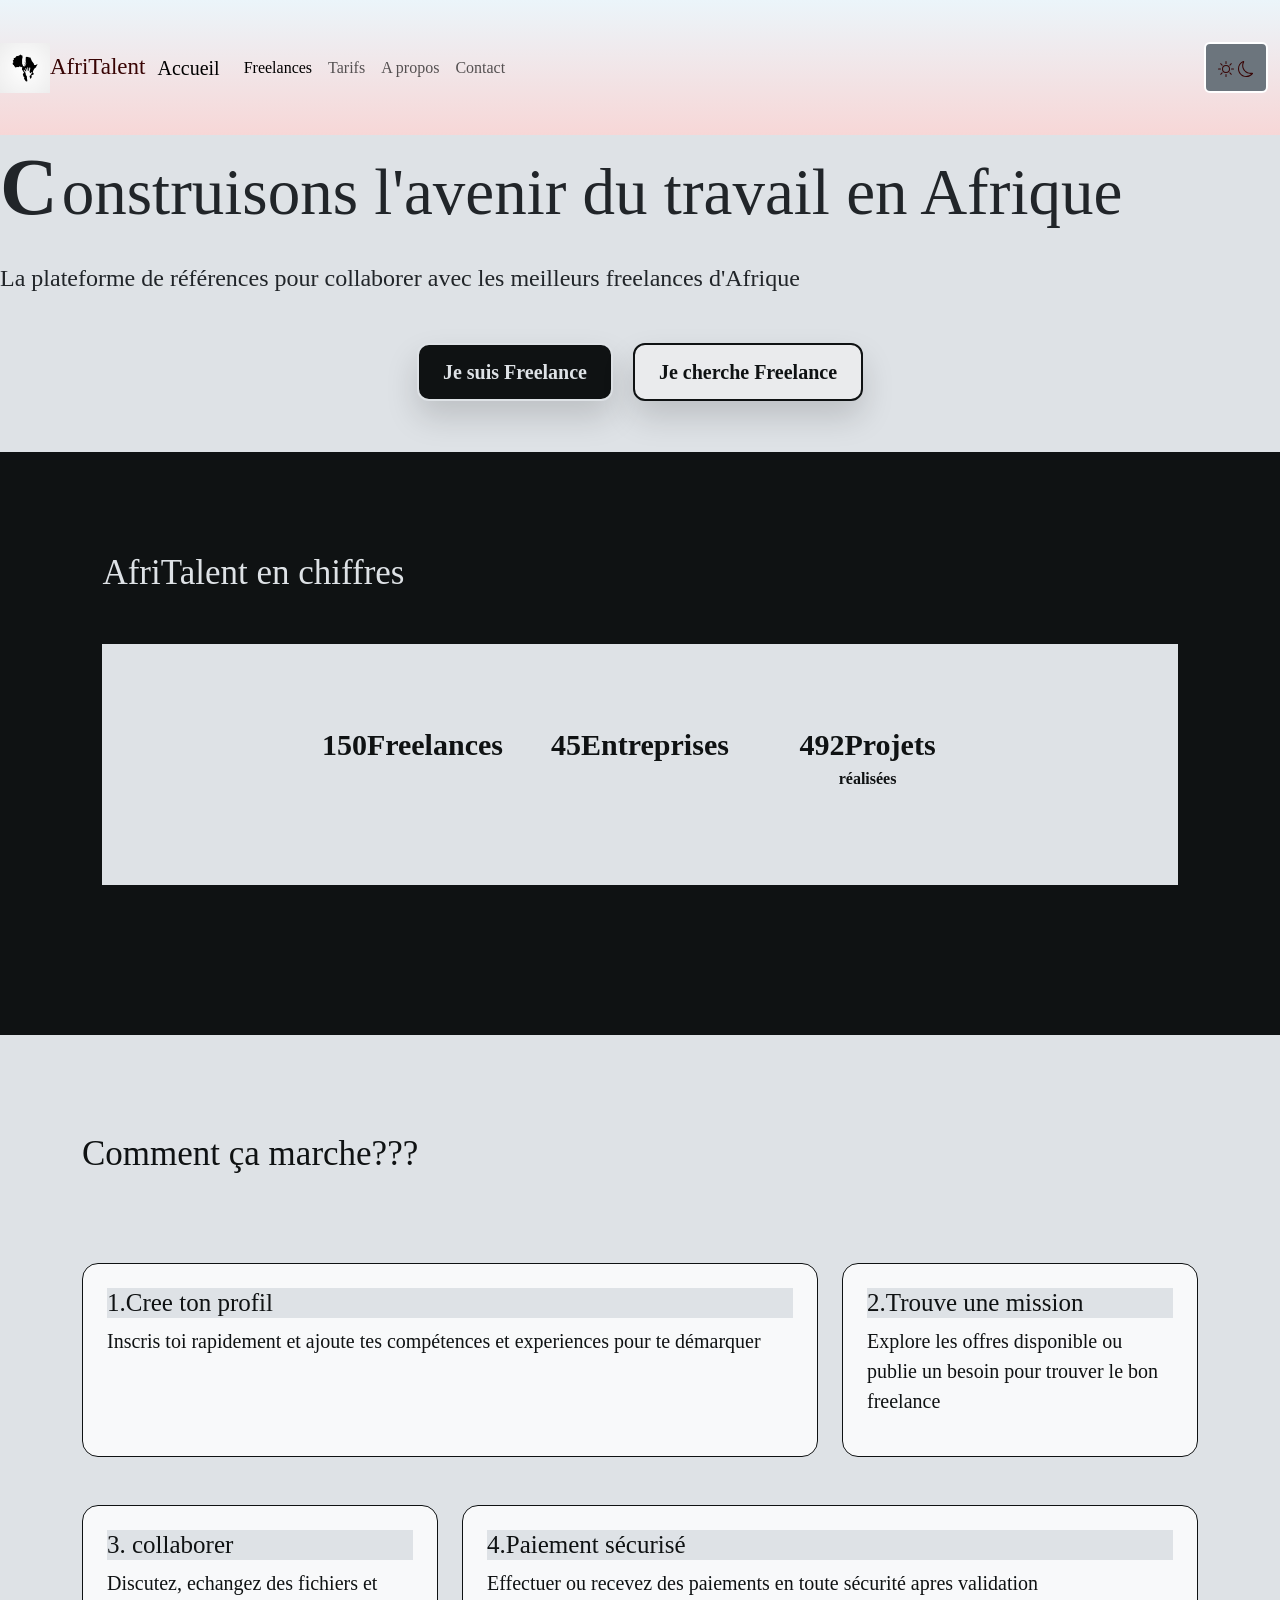
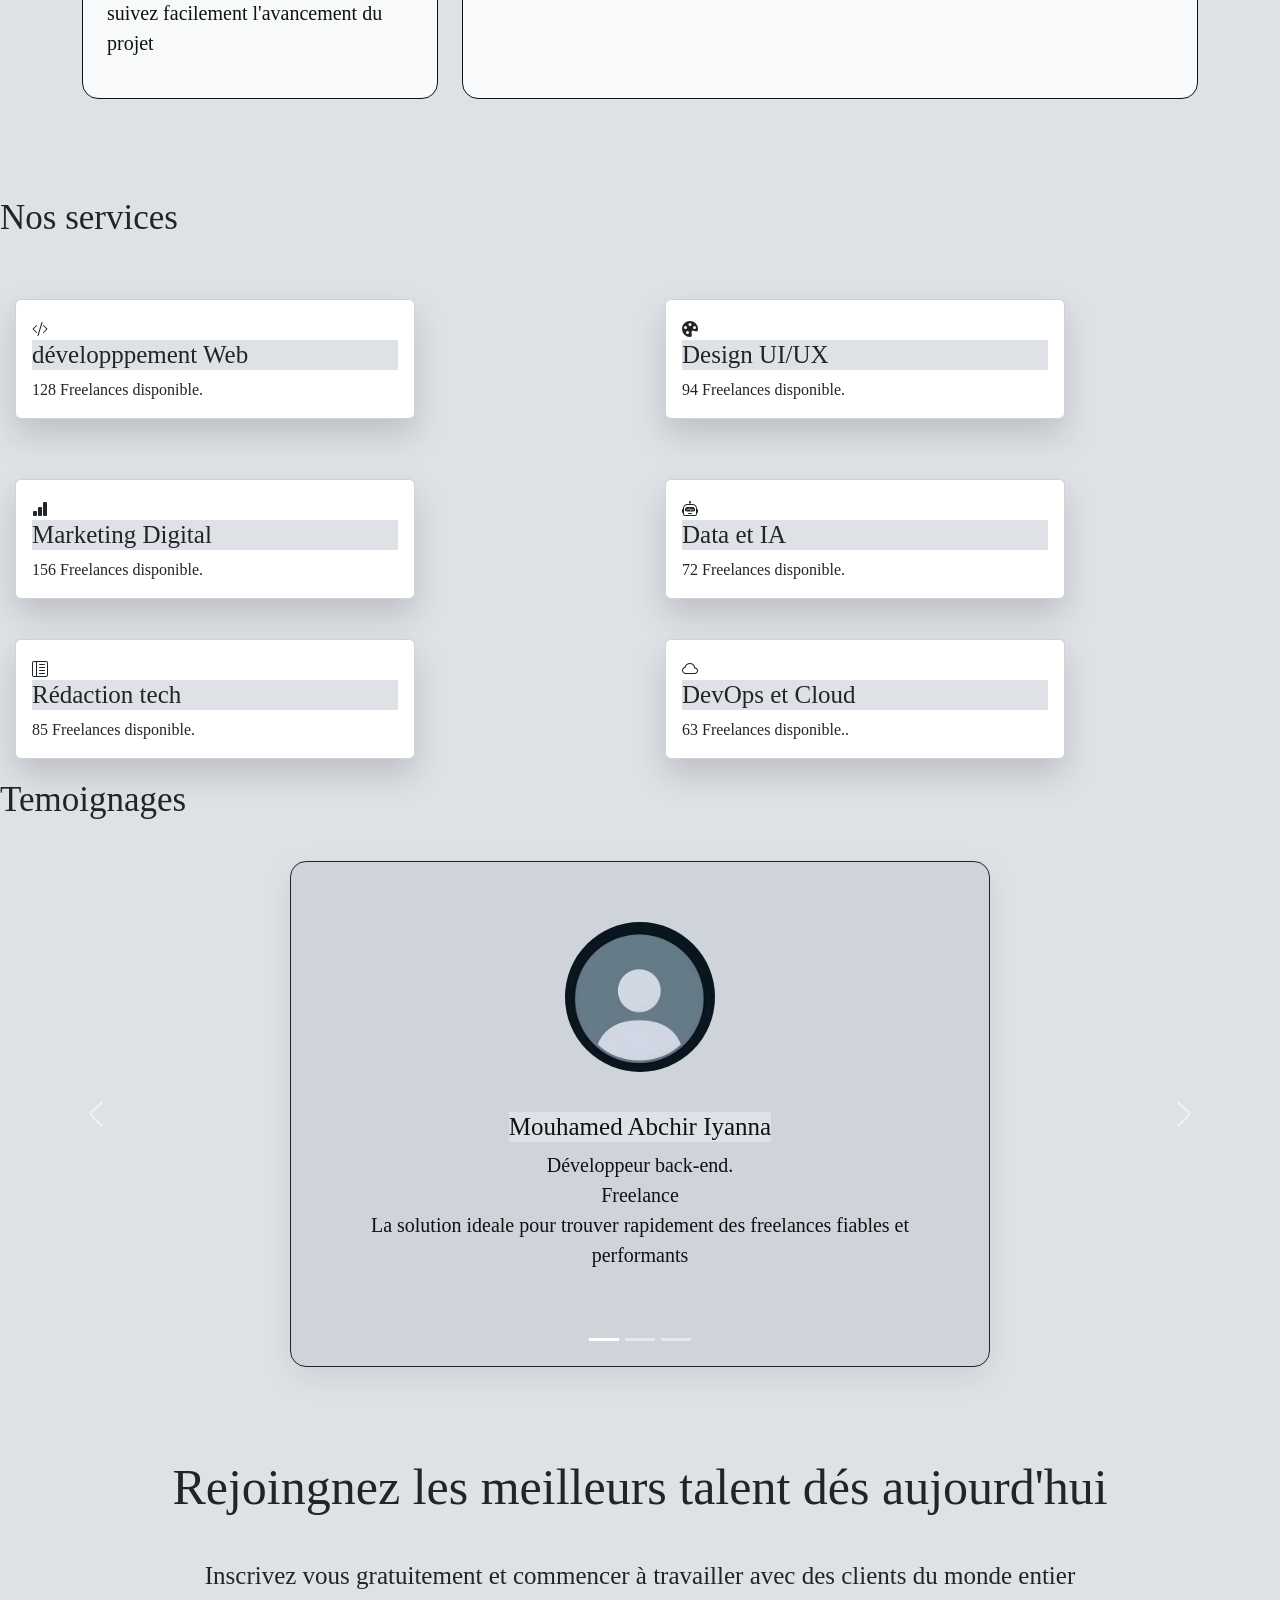
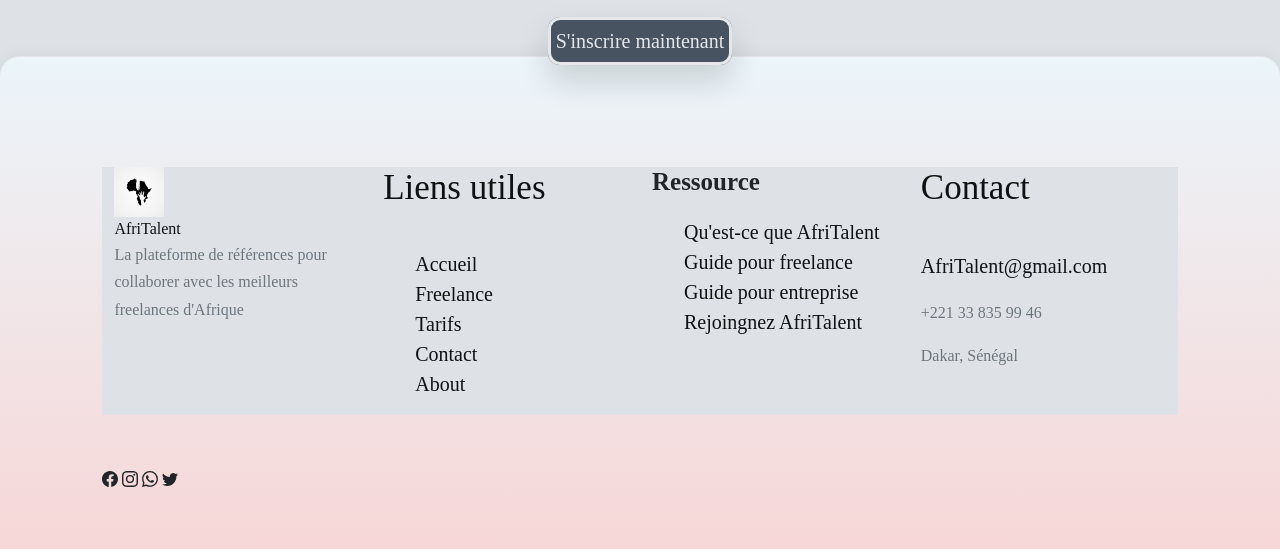
==== commit d1789a23: "Finalisation : corrections responsive, optimisation du code et commentaires" ====
--- a/index.html
+++ b/index.html
@@ -24,7 +24,7 @@
     <!-- Le contenu de la page sera ajoute ici --> 
 
 <nav class="navbar navbar-expand-lg bg-body-tertiary">
-  <img src="images/Valorous Hope for African Youth - Logo Design.jpg" alt="logo" width="50"><span>AfriTalent</span>
+  <img src="images/Logo-Design.jpg" alt="logo" width="50"><span>AfriTalent</span>
   <div class="container-fluid">
     <a class="navbar-brand" href="index.html">Accueil</a>
     <button class="navbar-toggler" type="button" data-bs-toggle="collapse" data-bs-target="#navbarNav" aria-controls="navbarNav" aria-expanded="false" aria-label="Toggle navigation">
@@ -86,40 +86,42 @@
 <section id="marche">
 <div class="container py-5">
   <div class="row g-4">
-      <h2><center>Comment ça marche???</center></h2>
+      <h2>Comment ça marche???</h2>
     <div class="col-md-8 bento-col">
       <div class="bento">
-        <h4>1.Cree ton profil</h4>
+        <h3>1.Cree ton profil</h3>
         <p>Inscris toi rapidement et ajoute tes compétences et experiences pour te démarquer</p>
       </div>
     </div>
 
     <div class="col-md-4 bento-col">
       <div class="bento">
-        <h4>2.Trouve une mission</h4>
+        <h3>2.Trouve une mission</h3>
         <p>Explore les offres disponible ou publie un besoin pour trouver le bon freelance</p>
       </div>
     </div>
 
     <div class="col-md-4 bento-col">
       <div class="bento">
-        <h4> 3. collaborer</h4>
+        <h3> 3. collaborer</h3>
         <p>Discutez, echangez des fichiers et suivez facilement l'avancement du projet</p>
       </div>
     </div>
 
     <div class="col-md-8 bento-col">
       <div class="bento">
-        <h4>4.Paiement sécurisé</h4>
+        <h3>4.Paiement sécurisé</h3>
         <p>Effectuer ou recevez des paiements en toute sécurité apres validation</p>
     </div>
    </div>
-</div>
+  </div>
+</div>
+
 </section>
 
   <!--Section Service carte et icone bootstrap-->
 <section id="Service">
-  <h2><center>Nos services</center></h2>
+  <h2>Nos services</h2>
 <div class="service">
   <div class="col">
     <div class="card">
@@ -129,7 +131,7 @@
         <svg xmlns="http://www.w3.org/2000/svg" width="16" height="16" fill="currentColor" class="bi bi-code-slash" viewBox="0 0 16 16">
            <path d="M10.478 1.647a.5.5 0 1 0-.956-.294l-4 13a.5.5 0 0 0 .956.294zM4.854 4.146a.5.5 0 0 1 0 .708L1.707 8l3.147 3.146a.5.5 0 0 1-.708.708l-3.5-3.5a.5.5 0 0 1 0-.708l3.5-3.5a.5.5 0 0 1 .708 0m6.292 0a.5.5 0 0 0 0 .708L14.293 8l-3.147 3.146a.5.5 0 0 0 .708.708l3.5-3.5a.5.5 0 0 0 0-.708l-3.5-3.5a.5.5 0 0 0-.708 0"/>
         </svg>
-        <h5 class="card-title">développpement Web</h5>
+        <h3 class="card-title">développpement Web</h3>
         <p class="card-text">128 Freelances disponible.</p>
       </div>
     </div>
@@ -140,7 +142,7 @@
         <svg xmlns="http://www.w3.org/2000/svg" width="16" height="16" fill="currentColor" class="bi bi-palette-fill" viewBox="0 0 16 16">
           <path d="M12.433 10.07C14.133 10.585 16 11.15 16 8a8 8 0 1 0-8 8c1.996 0 1.826-1.504 1.649-3.08-.124-1.101-.252-2.237.351-2.92.465-.527 1.42-.237 2.433.07M8 5a1.5 1.5 0 1 1 0-3 1.5 1.5 0 0 1 0 3m4.5 3a1.5 1.5 0 1 1 0-3 1.5 1.5 0 0 1 0 3M5 6.5a1.5 1.5 0 1 1-3 0 1.5 1.5 0 0 1 3 0m.5 6.5a1.5 1.5 0 1 1 0-3 1.5 1.5 0 0 1 0 3"/>
         </svg>
-        <h5 class="card-title">Design UI/UX</h5>
+        <h3 class="card-title">Design UI/UX</h3>
         <p class="card-text">94 Freelances disponible.</p>
       </div>
     </div>
@@ -151,7 +153,7 @@
         <svg xmlns="http://www.w3.org/2000/svg" width="16" height="16" fill="currentColor" class="bi bi-bar-chart-fill" viewBox="0 0 16 16">
           <path d="M1 11a1 1 0 0 1 1-1h2a1 1 0 0 1 1 1v3a1 1 0 0 1-1 1H2a1 1 0 0 1-1-1zm5-4a1 1 0 0 1 1-1h2a1 1 0 0 1 1 1v7a1 1 0 0 1-1 1H7a1 1 0 0 1-1-1zm5-5a1 1 0 0 1 1-1h2a1 1 0 0 1 1 1v12a1 1 0 0 1-1 1h-2a1 1 0 0 1-1-1z"/>
         </svg>
-        <h5 class="card-title">Marketing Digital</h5>
+        <h3 class="card-title">Marketing Digital</h3>
         <p class="card-text">156 Freelances disponible.</p>
       </div>
     </div>
@@ -163,7 +165,7 @@
            <path d="M6 12.5a.5.5 0 0 1 .5-.5h3a.5.5 0 0 1 0 1h-3a.5.5 0 0 1-.5-.5M3 8.062C3 6.76 4.235 5.765 5.53 5.886a26.6 26.6 0 0 0 4.94 0C11.765 5.765 13 6.76 13 8.062v1.157a.93.93 0 0 1-.765.935c-.845.147-2.34.346-4.235.346s-3.39-.2-4.235-.346A.93.93 0 0 1 3 9.219zm4.542-.827a.25.25 0 0 0-.217.068l-.92.9a25 25 0 0 1-1.871-.183.25.25 0 0 0-.068.495c.55.076 1.232.149 2.02.193a.25.25 0 0 0 .189-.071l.754-.736.847 1.71a.25.25 0 0 0 .404.062l.932-.97a25 25 0 0 0 1.922-.188.25.25 0 0 0-.068-.495c-.538.074-1.207.145-1.98.189a.25.25 0 0 0-.166.076l-.754.785-.842-1.7a.25.25 0 0 0-.182-.135"/>
             <path d="M8.5 1.866a1 1 0 1 0-1 0V3h-2A4.5 4.5 0 0 0 1 7.5V8a1 1 0 0 0-1 1v2a1 1 0 0 0 1 1v1a2 2 0 0 0 2 2h10a2 2 0 0 0 2-2v-1a1 1 0 0 0 1-1V9a1 1 0 0 0-1-1v-.5A4.5 4.5 0 0 0 10.5 3h-2zM14 7.5V13a1 1 0 0 1-1 1H3a1 1 0 0 1-1-1V7.5A3.5 3.5 0 0 1 5.5 4h5A3.5 3.5 0 0 1 14 7.5"/>
         </svg>
-        <h5 class="card-title">Data et IA</h5>
+        <h3 class="card-title">Data et IA</h3>
         <p class="card-text">72 Freelances disponible.</p>
       </div>
     </div>
@@ -177,7 +179,7 @@
           <path d="M12.5 3a.5.5 0 0 1 0 1h-5a.5.5 0 0 1 0-1zm0 3a.5.5 0 0 1 0 1h-5a.5.5 0 0 1 0-1zm.5 3.5a.5.5 0 0 0-.5-.5h-5a.5.5 0 0 0 0 1h5a.5.5 0 0 0 .5-.5m-.5 2.5a.5.5 0 0 1 0 1h-5a.5.5 0 0 1 0-1z"/>
           <path d="M16 2a2 2 0 0 0-2-2H2a2 2 0 0 0-2 2v12a2 2 0 0 0 2 2h12a2 2 0 0 0 2-2zM4 1v14H2a1 1 0 0 1-1-1V2a1 1 0 0 1 1-1zm1 0h9a1 1 0 0 1 1 1v12a1 1 0 0 1-1 1H5z"/>
         </svg>
-        <h5 class="card-title">Rédaction tech</h5>
+        <h3 class="card-title">Rédaction tech</h3>
         <p class="card-text">85 Freelances disponible.</p>
       </div>
     </div>
@@ -188,10 +190,11 @@
         <svg xmlns="http://www.w3.org/2000/svg" width="16" height="16" fill="currentColor" class="bi bi-cloud" viewBox="0 0 16 16">
           <path d="M4.406 3.342A5.53 5.53 0 0 1 8 2c2.69 0 4.923 2 5.166 4.579C14.758 6.804 16 8.137 16 9.773 16 11.569 14.502 13 12.687 13H3.781C1.708 13 0 11.366 0 9.318c0-1.763 1.266-3.223 2.942-3.593.143-.863.698-1.723 1.464-2.383m.653.757c-.757.653-1.153 1.44-1.153 2.056v.448l-.445.049C2.064 6.805 1 7.952 1 9.318 1 10.785 2.23 12 3.781 12h8.906C13.98 12 15 10.988 15 9.773c0-1.216-1.02-2.228-2.313-2.228h-.5v-.5C12.188 4.825 10.328 3 8 3a4.53 4.53 0 0 0-2.941 1.1z"/>
         </svg>
-        <h5 class="card-title">DevOps et Cloud</h5>
+        <h3 class="card-title">DevOps et Cloud</h3>
         <p class="card-text">63 Freelances disponible..</p>
       </div>
     </div>
+  </div>
 </div>
   
 
@@ -199,7 +202,7 @@
 
   <!--Section Temoignages carousel bootstrap-->
  <section id="Temoignages">
-  <h2 > <center>Temoignages</center></h2>
+  <h2 >Temoignages</h2>
   
 <div id="carouselExampleCaptions" class="carousel slide">
   <div class="carousel-indicators">
@@ -209,23 +212,23 @@
   </div>
   <div class="carousel-inner">
     <div class="carousel-item active">
-      <img src="images/télécharger (8).jpg" class="d-block" >
+      <img src="images/télécharger8.jpg" alt="temoin" class="d-block" >
       <div class="carousel-caption ">
-        <h5>Mouhamed Abchir Iyanna</h5>
+        <h3>Mouhamed Abchir Iyanna</h3>
         <p>Développeur back-end. <br>Freelance <br>La solution ideale pour trouver rapidement des freelances fiables et performants</p>
       </div>
     </div>
     <div class="carousel-item">
-      <img src="images/télécharger (8).jpg" class="d-block " alt="temoin">
+      <img src="images/télécharger8.jpg" class="d-block " alt="temoin">
       <div class="carousel-caption ">
-        <h5>François Du Pont</h5>
+        <h3>François Du Pont</h3>
         <p>Développeur Full Stack. <br>Entrepreneur <br>Des experts à porter de clic pour faire grandir vos entreprises</p>
       </div>
     </div>
     <div class="carousel-item">
-      <img src="images/télécharger (8).jpg" class="d-block " alt="temoin">
+      <img src="images/télécharger8.jpg" class="d-block " alt="temoin">
       <div class="carousel-caption ">
-        <h5>Aminata Zahra Fall</h5>
+        <h3>Aminata Zahra Fall</h3>
         <p>Développeur font-end. <br>Freelance <br>Gagnez du temps et collaborer avec les meilleurs talents en quelques clics</p>
       </div>
     </div>
@@ -260,14 +263,14 @@
   <div class="container">
     <div class="row g-4">
       <div class="col-12 col-md-6 col-lg-3">
-        <img src="images/Valorous Hope for African Youth - Logo Design.jpg" alt="logo AfriTalent" width="50" height="50">
+        <img src="images/Logo-Design.jpg" alt="logo AfriTalent" width="50" height="50">
         <span>AfriTalent</span>
         <p>La plateforme de références pour collaborer avec les meilleurs freelances d'Afrique</p>
         
       </div>
       <div class="col-12 col-md-6 col-lg-3" >
-        <h3>Liens utiles</h3>
-        <ul type="none">
+        <h2>Liens utiles</h2>
+        <ul>
           <li><a href="index.html">Accueil</a></li>
           <li><a href="Freelances.html">Freelance</a></li>
           <li><a href="Tarifs.html">Tarifs</a></li>
@@ -278,7 +281,7 @@
 
       <div class="col-12 col-md-6 col-lg-3">
         <h3>Ressource</h3>
-        <ul type="none">
+        <ul>
           <li><a href="#">Qu'est-ce que AfriTalent</a></li>
           <li><a href="#">Guide pour freelance</a></li>
           <li><a href="#">Guide pour entreprise</a></li>
@@ -287,7 +290,7 @@
       </div>
 
       <div class="col-12 col-md-6 col-lg-3">
-        <h3>Contact</h3>
+        <h2>Contact</h2>
         <address>
           <p><i class="bi-envelope" aria-hidden="true"></i><a href="#">AfriTalent@gmail.com</a></p>
           <p><i class="bi bi-telephone" aria-hidden="true"></i>+221 33 835 99 46</p>
@@ -312,7 +315,6 @@
   <path d="M5.026 15c6.038 0 9.341-5.003 9.341-9.334q.002-.211-.006-.422A6.7 6.7 0 0 0 16 3.542a6.7 6.7 0 0 1-1.889.518 3.3 3.3 0 0 0 1.447-1.817 6.5 6.5 0 0 1-2.087.793A3.286 3.286 0 0 0 7.875 6.03a9.32 9.32 0 0 1-6.767-3.429 3.29 3.29 0 0 0 1.018 4.382A3.3 3.3 0 0 1 .64 6.575v.045a3.29 3.29 0 0 0 2.632 3.218 3.2 3.2 0 0 1-.865.115 3 3 0 0 1-.614-.057 3.28 3.28 0 0 0 3.067 2.277A6.6 6.6 0 0 1 .78 13.58a6 6 0 0 1-.78-.045A9.34 9.34 0 0 0 5.026 15"/>
 </svg>
 
-<marquee behavior="" direction="">Tous droits réservés 2026</marquee>
 
 </footer>
 
--- a/css/style.css
+++ b/css/style.css
@@ -337,6 +337,19 @@
 
 
 /* SECTION TARIF */
+/* titre invisible pour les utilisateurs et lisible par le validateur */
+.visual{
+    /* sort l'element de la page */
+    position: absolute;
+    /*devient miniscule  */
+    width: 1px;
+    height: 1px;
+    padding: 0;
+    margin: -1px;
+    /* masque */
+    overflow: hidden;
+    
+}
 .btn ,
 .btn_gratuit {
     border: 2px solid;
@@ -351,13 +364,22 @@
     border: 2px solid;
     border-radius: 8px;
     height: 350px;
-    
+    background-color: #da9c9c;
+      
+    
+}
+.carte-pro:hover{
+    box-shadow: 0 20px 40px rgba(79,70, 229, 0.12);
+    border-color: #444;
 }
 .carte-ese{
     border: 1px solid;
     border-radius: 8px;
     height: 300px;
     
+}
+ul{
+    list-style-type: none;
 }
 
 /* section contact */
